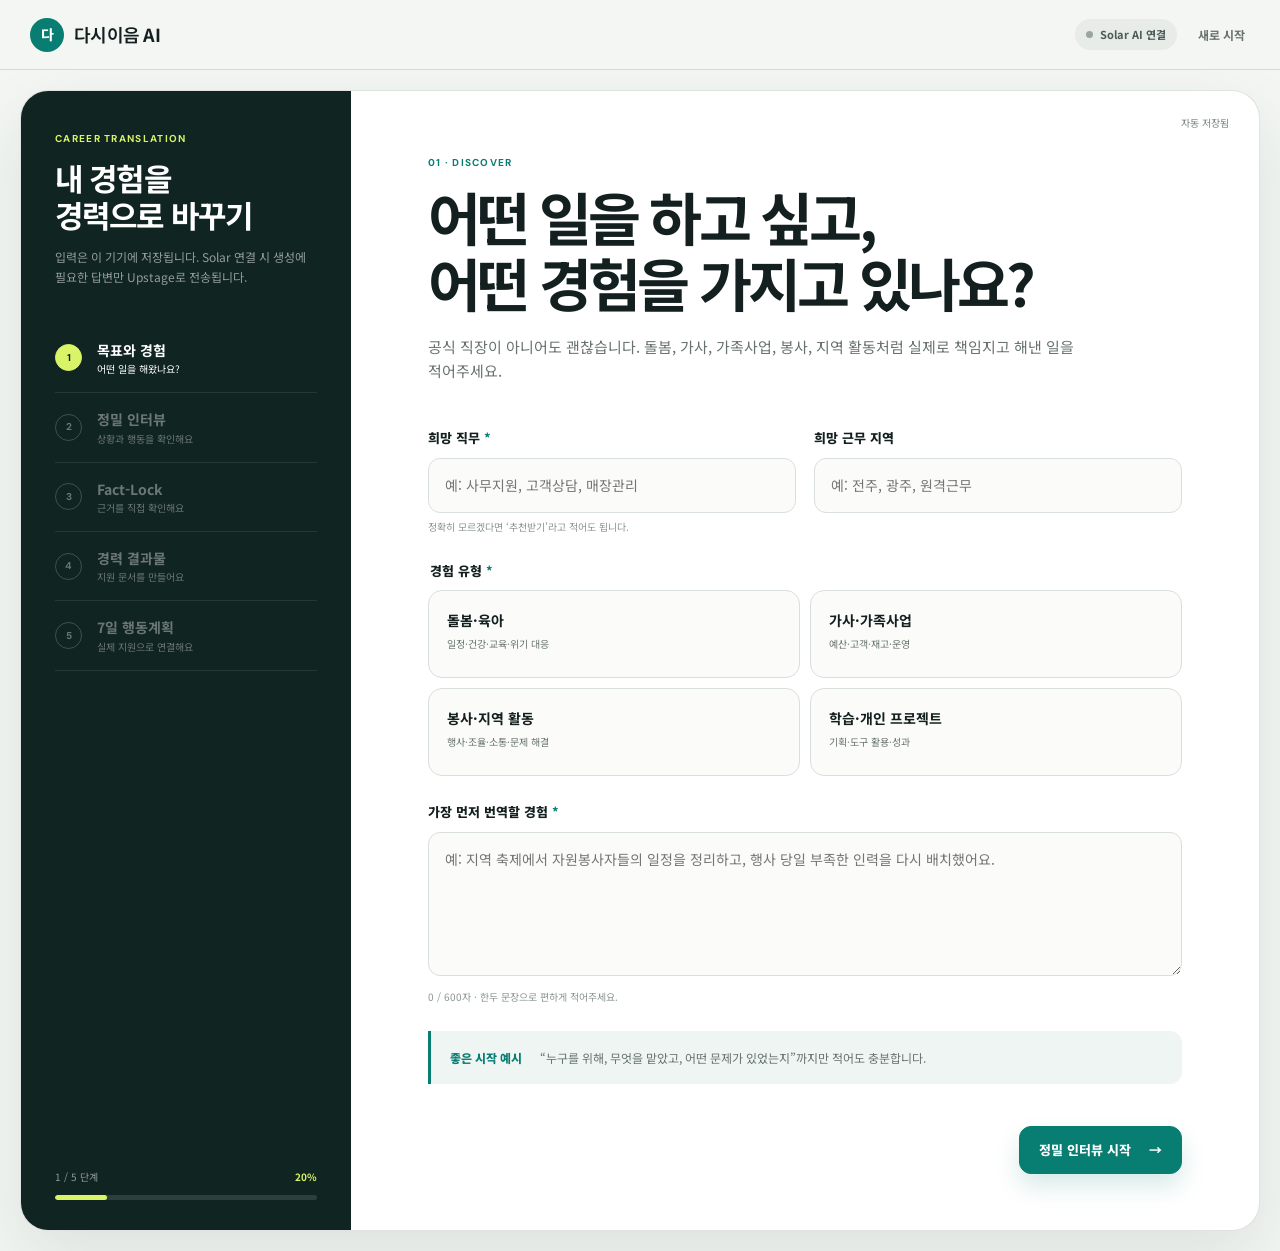
==== app.html @ 9d12e9b5 "모바일 입력과 AI 연결창 보완" ====
<!doctype html>
<html lang="ko">
  <head>
    <meta charset="UTF-8" />
    <meta name="viewport" content="width=device-width, initial-scale=1.0" />
    <meta
      name="description"
      content="생활 경험을 입력하고 근거가 연결된 이력서 문장과 면접 답변, 7일 행동계획을 만드는 다시이음 AI 경력번역 베타."
    />
    <meta name="theme-color" content="#f3f6f2" />
    <title>경력번역 시작 · 다시이음 AI</title>
    <link rel="preconnect" href="https://fonts.googleapis.com" />
    <link rel="preconnect" href="https://fonts.gstatic.com" crossorigin />
    <link
      href="https://fonts.googleapis.com/css2?family=Noto+Sans+KR:wght@400;500;600;700;800;900&family=DM+Sans:wght@500;600;700&display=swap"
      rel="stylesheet"
    />
    <link rel="stylesheet" href="./app.css?v=20260729-4" />
    <script src="./app.js?v=20260729-3" defer></script>
  </head>
  <body>
    <a class="skip-link" href="#workspace">작업 영역으로 바로가기</a>

    <header class="app-header">
      <a class="brand" href="./index.html" aria-label="다시이음 AI 소개 페이지">
        <span class="brand-mark">다</span>
        <span>다시이음 <b>AI</b></span>
      </a>
      <div class="header-actions">
        <button id="ai-settings" class="ai-status-button" type="button" aria-haspopup="dialog">
          <i></i><span id="ai-status-label">Solar AI 연결</span>
        </button>
        <button id="reset-top" class="text-button" type="button">새로 시작</button>
      </div>
    </header>

    <main class="app-shell" id="workspace">
      <aside class="journey-panel">
        <div>
          <p class="mini-label">CAREER TRANSLATION</p>
          <h1>내 경험을<br />경력으로 바꾸기</h1>
          <p class="journey-intro">
            입력은 이 기기에 저장됩니다. Solar 연결 시 생성에 필요한 답변만 Upstage로 전송됩니다.
          </p>
        </div>

        <nav class="step-nav" aria-label="경력번역 진행 단계">
          <button class="step-link active" type="button" data-step-target="1" aria-current="step">
            <span>1</span><b>목표와 경험</b><small>어떤 일을 해왔나요?</small>
          </button>
          <button class="step-link" type="button" data-step-target="2" disabled>
            <span>2</span><b>정밀 인터뷰</b><small>상황과 행동을 확인해요</small>
          </button>
          <button class="step-link" type="button" data-step-target="3" disabled>
            <span>3</span><b>Fact-Lock</b><small>근거를 직접 확인해요</small>
          </button>
          <button class="step-link" type="button" data-step-target="4" disabled>
            <span>4</span><b>경력 결과물</b><small>지원 문서를 만들어요</small>
          </button>
          <button class="step-link" type="button" data-step-target="5" disabled>
            <span>5</span><b>7일 행동계획</b><small>실제 지원으로 연결해요</small>
          </button>
        </nav>

        <div class="journey-progress" aria-label="진행률">
          <div><span id="progress-label">1 / 5 단계</span><b id="progress-percent">20%</b></div>
          <div class="progress-track"><span id="progress-bar"></span></div>
        </div>
      </aside>

      <section class="work-panel">
        <div class="save-status" id="save-status" role="status" aria-live="polite">자동 저장됨</div>

        <section class="step-section active" data-step="1" aria-labelledby="step-1-title">
          <div class="section-number">01 · DISCOVER</div>
          <h2 id="step-1-title">어떤 일을 하고 싶고,<br />어떤 경험을 가지고 있나요?</h2>
          <p class="section-lead">
            공식 직장이 아니어도 괜찮습니다. 돌봄, 가사, 가족사업, 봉사,
            지역 활동처럼 실제로 책임지고 해낸 일을 적어주세요.
          </p>

          <div class="form-grid">
            <label class="field">
              <span>희망 직무 <b>*</b></span>
              <input id="job-goal" type="text" placeholder="예: 사무지원, 고객상담, 매장관리" maxlength="40" />
              <small>정확히 모르겠다면 ‘추천받기’라고 적어도 됩니다.</small>
            </label>
            <label class="field">
              <span>희망 근무 지역</span>
              <input id="job-region" type="text" placeholder="예: 전주, 광주, 원격근무" maxlength="40" />
            </label>
          </div>

          <fieldset class="choice-group">
            <legend>경험 유형 <b>*</b></legend>
            <div class="choice-grid" id="experience-categories">
              <label><input type="radio" name="category" value="돌봄·육아" /><span><b>돌봄·육아</b><small>일정·건강·교육·위기 대응</small></span></label>
              <label><input type="radio" name="category" value="가사·가족사업" /><span><b>가사·가족사업</b><small>예산·고객·재고·운영</small></span></label>
              <label><input type="radio" name="category" value="봉사·지역 활동" /><span><b>봉사·지역 활동</b><small>행사·조율·소통·문제 해결</small></span></label>
              <label><input type="radio" name="category" value="학습·개인 프로젝트" /><span><b>학습·개인 프로젝트</b><small>기획·도구 활용·성과</small></span></label>
            </div>
          </fieldset>

          <label class="field">
            <span>가장 먼저 번역할 경험 <b>*</b></span>
            <textarea
              id="experience-summary"
              rows="5"
              maxlength="600"
              placeholder="예: 지역 축제에서 자원봉사자들의 일정을 정리하고, 행사 당일 부족한 인력을 다시 배치했어요."
            ></textarea>
            <small><span id="experience-count">0</span> / 600자 · 한두 문장으로 편하게 적어주세요.</small>
          </label>

          <div class="tip-card">
            <span>좋은 시작 예시</span>
            <p>“누구를 위해, 무엇을 맡았고, 어떤 문제가 있었는지”까지만 적어도 충분합니다.</p>
          </div>

          <div class="step-actions right">
            <button class="primary-button" id="to-step-2" type="button">정밀 인터뷰 시작 <span>→</span></button>
          </div>
        </section>

        <section class="step-section" data-step="2" aria-labelledby="step-2-title" hidden>
          <div class="section-number">02 · INTERVIEW</div>
          <h2 id="step-2-title">사실을 더 정확하게<br />확인할게요.</h2>
          <p class="section-lead">
            모르는 숫자는 추측하지 않아도 됩니다. 기억나는 범위만 답해주세요.
          </p>

          <div class="interview-context">
            <span id="context-category">경험 유형</span>
            <p id="context-summary">입력한 경험이 여기에 표시됩니다.</p>
          </div>

          <div class="question-list">
            <label class="question-field">
              <span><i>01</i><b>언제, 얼마나 오래 한 경험인가요?</b></span>
              <input id="answer-period" type="text" placeholder="예: 2025년 5월, 준비 2주와 행사 당일" maxlength="100" />
            </label>
            <label class="question-field">
              <span><i>02</i><b>그때 해결해야 했던 문제는 무엇이었나요?</b></span>
              <textarea id="answer-situation" rows="3" placeholder="예: 봉사자 일정이 겹쳐 행사 당일 인력이 부족할 가능성이 있었습니다." maxlength="350"></textarea>
            </label>
            <label class="question-field">
              <span><i>03</i><b>본인이 직접 맡은 역할은 무엇이었나요?</b></span>
              <textarea id="answer-role" rows="3" placeholder="예: 전체 일정을 확인하고 담당 구역별 인원을 배치했습니다." maxlength="350"></textarea>
            </label>
            <label class="question-field">
              <span><i>04</i><b>문제를 해결하기 위해 무엇을 했나요?</b></span>
              <textarea id="answer-action" rows="4" placeholder="예: 가능한 시간을 다시 조사하고, 12명의 봉사자를 3개 구역에 재배치했습니다." maxlength="450"></textarea>
            </label>
            <label class="question-field">
              <span><i>05</i><b>도구나 협업 방식이 있었다면 적어주세요.</b></span>
              <textarea id="answer-tools" rows="3" placeholder="예: 단체 채팅과 스프레드시트로 변경 일정을 공유했습니다." maxlength="300"></textarea>
            </label>
            <label class="question-field">
              <span><i>06</i><b>결과는 어땠나요?</b></span>
              <textarea id="answer-result" rows="3" placeholder="예: 행사 시작 전에 배치를 마쳐 일정 지연 없이 운영했습니다." maxlength="350"></textarea>
            </label>
          </div>

          <div class="step-actions">
            <button class="secondary-button" data-back="1" type="button">← 이전</button>
            <button class="primary-button" id="generate-facts" type="button" data-default-label="경력 문장 만들기">
              <span class="button-label">경력 문장 만들기</span><span>→</span>
            </button>
          </div>
        </section>

        <section class="step-section" data-step="3" aria-labelledby="step-3-title" hidden>
          <div class="section-number">03 · FACT-LOCK</div>
          <h2 id="step-3-title">생성된 문장이<br />실제 경험과 맞나요?</h2>
          <p class="section-lead">
            각 문장은 입력한 근거와 연결됩니다. 정확한 문장만 직접 승인해주세요.
          </p>

          <div class="fact-warning">
            <span>검증 원칙</span>
            <p>입력하지 않은 숫자·기간·성과는 만들지 않습니다. 미확정 문장은 결과물에 포함되지 않습니다.</p>
          </div>

          <div id="fact-list" class="fact-list"></div>

          <div class="approval-summary">
            <span>승인 현황</span>
            <strong id="approval-count">0 / 3 문장</strong>
          </div>

          <div class="step-actions">
            <button class="secondary-button" data-back="2" type="button">← 답변 수정</button>
            <button class="primary-button" id="build-results" type="button" data-default-label="결과물 만들기" disabled>
              <span class="button-label">결과물 만들기</span><span>→</span>
            </button>
          </div>
        </section>

        <section class="step-section" data-step="4" aria-labelledby="step-4-title" hidden>
          <div class="section-number">04 · TRANSLATE</div>
          <h2 id="step-4-title">지원에 바로 쓸 수 있는<br />경력 결과물입니다.</h2>
          <p class="section-lead">
            문장을 클릭해 직접 수정할 수 있습니다. 최종 지원 전에는 실제 공고 요구사항과 다시 확인해주세요.
          </p>

          <div class="competency-strip">
            <span>발견된 역량</span>
            <div id="competency-tags"></div>
          </div>

          <div class="result-tabs" role="tablist" aria-label="결과물 종류">
            <button class="active" type="button" role="tab" aria-selected="true" data-result-tab="resume">이력서 문장</button>
            <button type="button" role="tab" aria-selected="false" data-result-tab="intro">자기소개</button>
            <button type="button" role="tab" aria-selected="false" data-result-tab="interview">면접 STAR</button>
          </div>

          <div class="result-panel active" data-result-panel="resume">
            <p class="result-label">희망 직무 맞춤 이력서 문장</p>
            <div id="resume-output" class="editable-result" contenteditable="true" role="textbox" aria-label="이력서 문장"></div>
          </div>
          <div class="result-panel" data-result-panel="intro" hidden>
            <p class="result-label">30초 자기소개 초안</p>
            <div id="intro-output" class="editable-result" contenteditable="true" role="textbox" aria-label="자기소개 초안"></div>
          </div>
          <div class="result-panel" data-result-panel="interview" hidden>
            <p class="result-label">예상 질문과 STAR 답변</p>
            <div id="interview-output" class="editable-result" contenteditable="true" role="textbox" aria-label="면접 답변"></div>
          </div>

          <div class="output-actions">
            <button id="copy-current" class="secondary-button" type="button">현재 결과 복사</button>
            <button id="download-results" class="secondary-button" type="button">전체 결과 저장</button>
          </div>

          <div class="step-actions">
            <button class="secondary-button" data-back="3" type="button">← 근거 다시 확인</button>
            <button class="primary-button" id="to-step-5" type="button">7일 행동계획 만들기 <span>→</span></button>
          </div>
        </section>

        <section class="step-section" data-step="5" aria-labelledby="step-5-title" hidden>
          <div class="section-number">05 · ACT</div>
          <h2 id="step-5-title">좋은 문장을<br />실제 지원으로 연결하세요.</h2>
          <p class="section-lead">
            오늘 한 가지부터 시작하면 됩니다. 체크한 항목은 자동 저장됩니다.
          </p>

          <div class="completion-card">
            <div class="completion-ring" id="completion-ring"><span id="completion-rate">0%</span></div>
            <div>
              <span>CAREER ASSET READY</span>
              <h3 id="completion-title">첫 경력 자산이 완성됐어요.</h3>
              <p><b id="final-job-goal">희망 직무</b> 지원을 위한 7일 계획입니다.</p>
            </div>
          </div>

          <div class="action-plan" id="action-plan"></div>

          <div class="final-actions">
            <button id="print-results" class="secondary-button" type="button">인쇄용 문서 열기</button>
            <button id="restart-service" class="primary-button" type="button">새 경험 번역하기</button>
          </div>

          <p class="beta-note">
            이 서비스는 기능 검증용 베타입니다. 기본 결과는 기기 안에서 조합되며, Solar 연결 시 생성에
            필요한 답변만 Upstage에 전송됩니다. 취업 결과를 보장하지 않습니다.
          </p>
        </section>
      </section>
    </main>

    <dialog id="reset-dialog">
      <form method="dialog">
        <span class="dialog-icon">↺</span>
        <h2>새로 시작할까요?</h2>
        <p>현재 입력과 결과가 이 기기에서 삭제됩니다. 이 작업은 되돌릴 수 없습니다.</p>
        <div>
          <button class="secondary-button" value="cancel">취소</button>
          <button class="danger-button" id="confirm-reset" value="confirm">삭제하고 시작</button>
        </div>
      </form>
    </dialog>

    <dialog id="ai-dialog" class="ai-dialog">
      <form id="ai-form">
        <div class="dialog-kicker"><span>✦</span> UPSTAGE SOLAR</div>
        <h2>더 자연스러운 AI 경력번역</h2>
        <p>
          본인의 Upstage API Key를 입력하면 Solar가 답변을 더 자연스러운 경력 문장으로 다듬습니다.
          키는 이 탭에서만 보관되며 저장소에는 저장되지 않습니다.
        </p>
        <label class="api-key-field">
          <span>Upstage API Key</span>
          <div>
            <input
              id="upstage-api-key"
              type="password"
              placeholder="up_..."
              autocomplete="off"
              spellcheck="false"
              required
            />
            <button id="toggle-api-key" type="button" aria-label="API 키 표시">보기</button>
          </div>
        </label>
        <p id="ai-connection-message" class="connection-message" role="status" aria-live="polite">
          API Key는 AI 생성 요청을 위해 api.upstage.ai로만 전송됩니다.
        </p>
        <a class="console-link" href="https://console.upstage.ai/api-keys" target="_blank" rel="noreferrer">
          Upstage Console에서 키 발급하기 ↗
        </a>
        <div class="dialog-actions">
          <button class="secondary-button" id="disconnect-ai" type="button" hidden>연결 해제</button>
          <button class="secondary-button" id="close-ai-dialog" type="button">나중에</button>
          <button class="primary-button" id="connect-ai" type="submit">연결 확인</button>
        </div>
      </form>
    </dialog>
  </body>
</html>
---- app.css ----
:root {
  --ink: #14201f;
  --muted: #687370;
  --paper: #f3f6f2;
  --white: #fff;
  --teal: #087d72;
  --teal-dark: #075f58;
  --blue: #2765d6;
  --lime: #d9f466;
  --red: #bd3f47;
  --line: rgba(20, 32, 31, 0.13);
  --shadow: 0 28px 70px rgba(25, 59, 54, 0.1);
}

* {
  box-sizing: border-box;
}

[hidden] {
  display: none !important;
}

html {
  scroll-behavior: smooth;
}

body {
  margin: 0;
  color: var(--ink);
  background: var(--paper);
  font-family: "Noto Sans KR", sans-serif;
  line-height: 1.6;
  word-break: keep-all;
}

button,
input,
textarea {
  font: inherit;
}

button,
a {
  -webkit-tap-highlight-color: transparent;
}

.skip-link {
  position: fixed;
  z-index: 1000;
  top: 8px;
  left: 8px;
  padding: 9px 14px;
  color: var(--white);
  background: var(--ink);
  transform: translateY(-150%);
}

.skip-link:focus {
  transform: translateY(0);
}

.app-header {
  position: sticky;
  z-index: 50;
  top: 0;
  display: flex;
  height: 70px;
  align-items: center;
  justify-content: space-between;
  padding: 0 30px;
  border-bottom: 1px solid var(--line);
  background: rgba(243, 246, 242, 0.92);
  backdrop-filter: blur(16px);
}

.brand {
  display: inline-flex;
  align-items: center;
  gap: 10px;
  color: inherit;
  font-size: 18px;
  font-weight: 600;
  letter-spacing: -0.04em;
  text-decoration: none;
}

.brand-mark {
  display: grid;
  width: 34px;
  height: 34px;
  place-items: center;
  color: var(--white);
  border-radius: 50%;
  background: var(--teal);
  font-size: 14px;
  font-weight: 800;
}

.header-actions {
  display: flex;
  align-items: center;
  gap: 16px;
}

.privacy-pill,
.ai-status-button {
  display: inline-flex;
  align-items: center;
  gap: 7px;
  padding: 7px 11px;
  color: var(--teal-dark);
  border-radius: 999px;
  background: #dff1ed;
  font-size: 11px;
  font-weight: 700;
}

.privacy-pill i,
.ai-status-button i {
  width: 7px;
  height: 7px;
  border-radius: 50%;
  background: #24aa83;
}

.ai-status-button {
  border: 0;
  cursor: pointer;
}

.ai-status-button:not(.connected) {
  color: #4b5b58;
  background: #e7ece9;
}

.ai-status-button:not(.connected) i {
  background: #9aa5a1;
}

.ai-status-button.connected {
  box-shadow: inset 0 0 0 1px rgba(8, 125, 114, 0.12);
}

.text-button {
  padding: 5px;
  color: var(--muted);
  border: 0;
  background: transparent;
  font-size: 12px;
  font-weight: 700;
  cursor: pointer;
}

.app-shell {
  display: grid;
  width: min(1320px, calc(100% - 40px));
  min-height: calc(100vh - 110px);
  margin: 20px auto;
  grid-template-columns: 330px minmax(0, 1fr);
  border: 1px solid var(--line);
  border-radius: 28px;
  background: var(--white);
  box-shadow: var(--shadow);
  overflow: hidden;
}

.journey-panel {
  display: flex;
  min-height: calc(100vh - 110px);
  flex-direction: column;
  padding: 40px 34px 30px;
  color: var(--white);
  background: #102422;
}

.mini-label,
.section-number,
.result-label {
  margin: 0;
  color: var(--teal);
  font-family: "DM Sans", sans-serif;
  font-size: 10px;
  font-weight: 700;
  letter-spacing: 0.13em;
}

.journey-panel .mini-label {
  color: var(--lime);
}

.journey-panel h1 {
  margin: 12px 0 14px;
  font-size: 31px;
  line-height: 1.2;
  letter-spacing: -0.06em;
}

.journey-intro {
  margin: 0;
  color: rgba(255, 255, 255, 0.55);
  font-size: 12px;
}

.step-nav {
  display: flex;
  flex-direction: column;
  margin-top: 38px;
}

.step-link {
  position: relative;
  display: grid;
  width: 100%;
  align-items: center;
  padding: 15px 0;
  color: rgba(255, 255, 255, 0.38);
  border: 0;
  border-bottom: 1px solid rgba(255, 255, 255, 0.09);
  background: transparent;
  text-align: left;
  cursor: pointer;
  grid-template-columns: 42px 1fr;
}

.step-link:disabled {
  cursor: not-allowed;
}

.step-link > span {
  display: grid;
  width: 27px;
  height: 27px;
  place-items: center;
  border: 1px solid rgba(255, 255, 255, 0.2);
  border-radius: 50%;
  font-family: "DM Sans", sans-serif;
  font-size: 10px;
  font-weight: 700;
  grid-row: 1 / 3;
}

.step-link b,
.step-link small {
  display: block;
}

.step-link b {
  font-size: 14px;
}

.step-link small {
  font-size: 10px;
}

.step-link.active {
  color: var(--white);
}

.step-link.active > span {
  color: var(--ink);
  border-color: var(--lime);
  background: var(--lime);
}

.step-link.complete {
  color: rgba(255, 255, 255, 0.7);
}

.step-link.complete > span {
  color: var(--teal-dark);
  border-color: #a2ddd3;
  background: #a2ddd3;
}

.journey-progress {
  margin-top: auto;
  padding-top: 30px;
}

.journey-progress > div:first-child {
  display: flex;
  justify-content: space-between;
  color: rgba(255, 255, 255, 0.55);
  font-size: 10px;
}

.journey-progress b {
  color: var(--lime);
}

.progress-track {
  height: 5px;
  margin-top: 10px;
  border-radius: 99px;
  background: rgba(255, 255, 255, 0.12);
  overflow: hidden;
}

.progress-track span {
  display: block;
  width: 20%;
  height: 100%;
  border-radius: inherit;
  background: var(--lime);
  transition: width 0.25s ease;
}

.work-panel {
  position: relative;
  padding: 64px clamp(30px, 6vw, 86px) 56px;
}

.save-status {
  position: absolute;
  top: 24px;
  right: 30px;
  color: #7a8683;
  font-size: 10px;
  transition: color 0.2s ease;
}

.save-status.saving {
  color: var(--blue);
}

.step-section {
  max-width: 780px;
  margin: 0 auto;
}

.step-section h2 {
  margin: 12px 0 0;
  font-size: clamp(37px, 4.5vw, 58px);
  line-height: 1.15;
  letter-spacing: -0.065em;
}

.section-lead {
  max-width: 670px;
  margin: 20px 0 45px;
  color: var(--muted);
  font-size: 15px;
}

.form-grid {
  display: grid;
  grid-template-columns: 1fr 1fr;
  gap: 18px;
}

.field {
  display: block;
  margin-bottom: 26px;
}

.field > span,
.choice-group legend {
  display: block;
  margin-bottom: 9px;
  font-size: 13px;
  font-weight: 800;
}

.field > span b,
.choice-group legend b {
  color: var(--teal);
}

.field input,
.field textarea,
.question-field input,
.question-field textarea {
  width: 100%;
  padding: 15px 16px;
  color: var(--ink);
  border: 1px solid #d8dfdc;
  border-radius: 12px;
  outline: none;
  background: #fbfcfa;
  font-size: 14px;
  resize: vertical;
  transition: border-color 0.2s ease, box-shadow 0.2s ease;
}

.field input:focus,
.field textarea:focus,
.question-field input:focus,
.question-field textarea:focus,
.editable-result:focus {
  border-color: var(--teal);
  box-shadow: 0 0 0 4px rgba(8, 125, 114, 0.09);
}

.field small {
  display: block;
  margin-top: 6px;
  color: #8a9592;
  font-size: 10px;
}

.choice-group {
  margin: 0 0 26px;
  padding: 0;
  border: 0;
}

.choice-grid {
  display: grid;
  grid-template-columns: 1fr 1fr;
  gap: 10px;
}

.choice-grid label {
  cursor: pointer;
}

.choice-grid input {
  position: absolute;
  opacity: 0;
}

.choice-grid span {
  display: block;
  min-height: 88px;
  padding: 18px;
  border: 1px solid #d8dfdc;
  border-radius: 14px;
  background: #fbfcfa;
  transition: border-color 0.2s ease, background 0.2s ease;
}

.choice-grid b,
.choice-grid small {
  display: block;
}

.choice-grid b {
  font-size: 14px;
}

.choice-grid small {
  margin-top: 4px;
  color: var(--muted);
  font-size: 10px;
}

.choice-grid input:checked + span {
  border-color: var(--teal);
  background: #e8f4f1;
}

.choice-grid input:focus-visible + span {
  outline: 3px solid rgba(39, 101, 214, 0.25);
}

.tip-card {
  display: flex;
  gap: 18px;
  padding: 17px 19px;
  border-left: 3px solid var(--teal);
  border-radius: 0 12px 12px 0;
  background: #eff5f2;
  font-size: 12px;
}

.tip-card span {
  flex: 0 0 auto;
  color: var(--teal);
  font-weight: 800;
}

.tip-card p {
  margin: 0;
  color: var(--muted);
}

.step-actions,
.final-actions,
.output-actions {
  display: flex;
  align-items: center;
  justify-content: space-between;
  gap: 12px;
  margin-top: 42px;
}

.step-actions.right {
  justify-content: flex-end;
}

.primary-button,
.secondary-button,
.danger-button {
  display: inline-flex;
  min-height: 48px;
  align-items: center;
  justify-content: center;
  gap: 18px;
  padding: 0 19px;
  border-radius: 12px;
  font-size: 13px;
  font-weight: 800;
  cursor: pointer;
}

.primary-button {
  color: var(--white);
  border: 1px solid var(--teal);
  background: var(--teal);
  box-shadow: 0 12px 24px rgba(8, 125, 114, 0.16);
}

.primary-button:disabled {
  color: #a6afac;
  border-color: #e1e5e3;
  background: #e8ebe9;
  box-shadow: none;
  cursor: not-allowed;
}

.primary-button.loading {
  cursor: wait;
}

.primary-button.loading::before {
  width: 14px;
  height: 14px;
  content: "";
  border: 2px solid rgba(255, 255, 255, 0.4);
  border-top-color: var(--white);
  border-radius: 50%;
  animation: spin 0.8s linear infinite;
}

.secondary-button {
  color: var(--ink);
  border: 1px solid #d7ddda;
  background: var(--white);
}

.danger-button {
  color: var(--white);
  border: 1px solid var(--red);
  background: var(--red);
}

.interview-context {
  margin-bottom: 30px;
  padding: 20px;
  border-radius: 15px;
  background: #102422;
  color: var(--white);
}

.interview-context span {
  color: var(--lime);
  font-size: 10px;
  font-weight: 800;
}

.interview-context p {
  margin: 8px 0 0;
  color: rgba(255, 255, 255, 0.76);
  font-size: 13px;
}

.question-list {
  display: flex;
  flex-direction: column;
  gap: 12px;
}

.question-field {
  display: block;
  padding: 20px;
  border: 1px solid var(--line);
  border-radius: 15px;
  background: #fbfcfa;
}

.question-field > span {
  display: flex;
  align-items: center;
  gap: 10px;
  margin-bottom: 10px;
  font-size: 13px;
}

.question-field i {
  color: var(--teal);
  font-family: "DM Sans", sans-serif;
  font-size: 10px;
  font-style: normal;
}

.question-field input,
.question-field textarea {
  padding: 12px 13px;
  background: var(--white);
}

.fact-warning {
  display: flex;
  gap: 18px;
  margin-bottom: 22px;
  padding: 18px 20px;
  color: var(--white);
  border-radius: 14px;
  background: var(--blue);
}

.fact-warning span {
  flex: 0 0 auto;
  color: #dce6ff;
  font-size: 10px;
  font-weight: 800;
}

.fact-warning p {
  margin: 0;
  color: rgba(255, 255, 255, 0.82);
  font-size: 12px;
}

.fact-list {
  display: flex;
  flex-direction: column;
  gap: 14px;
}

.fact-card {
  padding: 22px;
  border: 1px solid var(--line);
  border-radius: 17px;
  background: #fbfcfa;
}

.fact-card-top {
  display: flex;
  align-items: center;
  justify-content: space-between;
}

.fact-card-top span {
  color: var(--teal);
  font-family: "DM Sans", sans-serif;
  font-size: 10px;
  font-weight: 800;
}

.fact-card textarea {
  width: 100%;
  margin-top: 14px;
  padding: 13px;
  border: 1px solid #d8dfdc;
  border-radius: 10px;
  outline: none;
  background: var(--white);
  font-size: 14px;
  font-weight: 600;
  line-height: 1.65;
  resize: vertical;
}

.evidence-box {
  margin-top: 12px;
  padding: 12px 14px;
  border-radius: 9px;
  background: #eef2f0;
}

.evidence-box b,
.evidence-box p {
  display: block;
  margin: 0;
  font-size: 10px;
}

.evidence-box b {
  color: #6d7875;
}

.evidence-box p {
  margin-top: 3px;
  color: var(--muted);
}

.approval-control {
  display: flex;
  justify-content: flex-end;
  margin-top: 14px;
}

.approval-control label {
  display: inline-flex;
  align-items: center;
  gap: 8px;
  color: var(--muted);
  font-size: 11px;
  font-weight: 700;
  cursor: pointer;
}

.approval-control input {
  width: 17px;
  height: 17px;
  accent-color: var(--teal);
}

.approval-summary {
  display: flex;
  align-items: center;
  justify-content: space-between;
  margin-top: 18px;
  padding: 16px 18px;
  border-top: 1px solid var(--ink);
  border-bottom: 1px solid var(--line);
  font-size: 12px;
}

.approval-summary strong {
  color: var(--teal);
}

.competency-strip {
  display: flex;
  align-items: center;
  gap: 18px;
  margin-bottom: 28px;
  padding: 16px 18px;
  border-radius: 14px;
  background: #e7f2ef;
}

.competency-strip > span {
  flex: 0 0 auto;
  color: var(--teal-dark);
  font-size: 11px;
  font-weight: 800;
}

#competency-tags {
  display: flex;
  flex-wrap: wrap;
  gap: 6px;
}

#competency-tags b {
  padding: 5px 8px;
  color: var(--teal-dark);
  border-radius: 6px;
  background: rgba(255, 255, 255, 0.8);
  font-size: 10px;
}

.result-tabs {
  display: flex;
  gap: 4px;
  padding: 4px;
  border-radius: 12px;
  background: #eef1ef;
}

.result-tabs button {
  min-height: 40px;
  flex: 1;
  color: var(--muted);
  border: 0;
  border-radius: 9px;
  background: transparent;
  font-size: 12px;
  font-weight: 800;
  cursor: pointer;
}

.result-tabs button.active {
  color: var(--ink);
  background: var(--white);
  box-shadow: 0 4px 14px rgba(20, 32, 31, 0.08);
}

.result-panel {
  margin-top: 16px;
  padding: 25px;
  border: 1px solid var(--line);
  border-radius: 16px;
  background: #fbfcfa;
}

.editable-result {
  min-height: 170px;
  margin-top: 11px;
  padding: 17px;
  border: 1px solid #d9dfdc;
  border-radius: 11px;
  outline: none;
  background: var(--white);
  white-space: pre-wrap;
  font-size: 14px;
  line-height: 1.8;
}

.output-actions {
  justify-content: flex-end;
  margin-top: 12px;
}

.output-actions .secondary-button {
  min-height: 41px;
  font-size: 11px;
}

.completion-card {
  display: flex;
  align-items: center;
  gap: 24px;
  margin-bottom: 28px;
  padding: 26px;
  color: var(--white);
  border-radius: 18px;
  background: #102422;
}

.completion-ring {
  position: relative;
  display: grid;
  width: 78px;
  height: 78px;
  flex: 0 0 auto;
  place-items: center;
  border-radius: 50%;
  background: conic-gradient(var(--lime) 0%, rgba(255, 255, 255, 0.12) 0);
}

.completion-ring::before {
  position: absolute;
  width: 60px;
  height: 60px;
  content: "";
  border-radius: 50%;
  background: #102422;
}

.completion-ring span {
  position: relative;
  z-index: 1;
  color: var(--lime);
  font-family: "DM Sans", sans-serif;
  font-size: 12px;
  font-weight: 800;
}

.completion-card > div:last-child > span {
  color: var(--lime);
  font-family: "DM Sans", sans-serif;
  font-size: 9px;
  font-weight: 800;
  letter-spacing: 0.12em;
}

.completion-card h3 {
  margin: 4px 0 3px;
  font-size: 23px;
}

.completion-card p {
  margin: 0;
  color: rgba(255, 255, 255, 0.62);
  font-size: 11px;
}

.action-plan {
  display: flex;
  flex-direction: column;
  border-top: 1px solid var(--ink);
}

.action-item {
  display: grid;
  align-items: center;
  padding: 17px 4px;
  border-bottom: 1px solid var(--line);
  grid-template-columns: 48px 1fr auto;
  gap: 12px;
}

.action-day {
  color: var(--teal);
  font-family: "DM Sans", sans-serif;
  font-size: 11px;
  font-weight: 800;
}

.action-item b,
.action-item small {
  display: block;
}

.action-item b {
  font-size: 13px;
}

.action-item small {
  margin-top: 2px;
  color: var(--muted);
  font-size: 10px;
}

.action-item input {
  width: 21px;
  height: 21px;
  accent-color: var(--teal);
}

.action-item.done b,
.action-item.done small {
  color: #9aa3a0;
  text-decoration: line-through;
}

.final-actions {
  justify-content: flex-end;
}

.beta-note {
  margin: 36px 0 0;
  color: #929b98;
  font-size: 10px;
  text-align: center;
}

dialog {
  width: min(430px, calc(100% - 36px));
  padding: 0;
  border: 0;
  border-radius: 20px;
  box-shadow: 0 30px 90px rgba(0, 0, 0, 0.28);
}

dialog::backdrop {
  background: rgba(10, 20, 19, 0.62);
  backdrop-filter: blur(5px);
}

dialog form {
  padding: 34px;
}

.dialog-icon {
  display: grid;
  width: 42px;
  height: 42px;
  place-items: center;
  color: var(--red);
  border-radius: 50%;
  background: #faeaeb;
  font-size: 20px;
}

dialog h2 {
  margin: 18px 0 8px;
  font-size: 23px;
}

dialog p {
  margin: 0;
  color: var(--muted);
  font-size: 13px;
}

#reset-dialog form > div {
  display: flex;
  justify-content: flex-end;
  gap: 10px;
  margin-top: 28px;
}

.ai-dialog {
  width: min(520px, calc(100% - 30px));
}

.ai-dialog form {
  padding: 34px;
}

.dialog-kicker {
  display: flex;
  align-items: center;
  gap: 8px;
  color: var(--teal);
  font-family: "DM Sans", sans-serif;
  font-size: 10px;
  font-weight: 800;
  letter-spacing: 0.12em;
}

.dialog-kicker span {
  display: grid;
  width: 30px;
  height: 30px;
  place-items: center;
  color: var(--teal-dark);
  border-radius: 50%;
  background: var(--lime);
  font-size: 15px;
}

.api-key-field {
  display: block;
  margin-top: 24px;
}

.api-key-field > span {
  display: block;
  margin-bottom: 8px;
  font-size: 12px;
  font-weight: 800;
}

.api-key-field > div {
  display: flex;
  overflow: hidden;
  border: 1px solid #d4ddd8;
  border-radius: 12px;
  background: #fbfcfa;
}

.api-key-field input {
  min-width: 0;
  min-height: 50px;
  flex: 1;
  padding: 0 14px;
  border: 0;
  outline: 0;
  background: transparent;
  font-size: 13px;
}

.api-key-field button {
  padding: 0 14px;
  color: var(--teal);
  border: 0;
  background: transparent;
  font-size: 11px;
  font-weight: 800;
  cursor: pointer;
}

.connection-message {
  min-height: 38px;
  margin-top: 12px;
  padding: 10px 12px;
  border-radius: 9px;
  background: #f0f3f1;
  font-size: 10px;
}

.connection-message.checking {
  color: var(--blue);
  background: #edf2fd;
}

.connection-message.success {
  color: var(--teal-dark);
  background: #def1eb;
}

.connection-message.error {
  color: #9b3037;
  background: #fae9ea;
}

.console-link {
  display: inline-block;
  margin-top: 3px;
  color: var(--teal);
  font-size: 10px;
  font-weight: 700;
}

.dialog-actions {
  display: flex;
  justify-content: flex-end;
  gap: 9px;
  margin-top: 26px;
}

@keyframes spin {
  to {
    transform: rotate(360deg);
  }
}

@media (max-width: 920px) {
  .app-shell {
    width: min(100% - 24px, 900px);
    grid-template-columns: 1fr;
  }

  .journey-panel {
    min-height: auto;
    padding: 27px;
  }

  .journey-panel > div:first-child {
    display: none;
  }

  .step-nav {
    display: grid;
    margin-top: 0;
    grid-template-columns: repeat(5, 1fr);
  }

  .step-link {
    display: flex;
    flex-direction: column;
    gap: 6px;
    padding: 8px 2px 12px;
    border-bottom: 0;
    text-align: center;
  }

  .step-link > span {
    grid-row: auto;
  }

  .step-link small {
    display: none;
  }

  .step-link b {
    font-size: 10px;
  }

  .journey-progress {
    padding-top: 14px;
  }

  .work-panel {
    padding-top: 62px;
  }
}

@media (max-width: 620px) {
  html {
    background: var(--white);
  }

  body {
    word-break: normal;
    background: var(--white);
  }

  .app-header {
    height: 58px;
    padding: 0 15px;
    background: rgba(255, 255, 255, 0.95);
  }

  .brand {
    gap: 8px;
    font-size: 15px;
  }

  .brand-mark {
    width: 30px;
    height: 30px;
    font-size: 12px;
  }

  .privacy-pill {
    display: none;
  }

  .header-actions {
    gap: 8px;
  }

  .ai-status-button {
    min-height: 34px;
    padding: 0 10px;
    font-size: 10px;
  }

  .text-button {
    font-size: 10px;
  }

  .app-shell {
    width: 100%;
    margin: 0;
    border: 0;
    border-radius: 0;
    box-shadow: none;
  }

  .journey-panel {
    position: sticky;
    z-index: 40;
    top: 58px;
    padding: 9px 12px 10px;
    border-radius: 0;
    background: #102422;
  }

  .step-nav {
    display: flex;
    gap: 4px;
    overflow-x: auto;
    scrollbar-width: none;
  }

  .step-nav::-webkit-scrollbar {
    display: none;
  }

  .step-link {
    min-width: 58px;
    flex: 1;
    gap: 4px;
    padding: 5px 2px 6px;
  }

  .step-link > span {
    width: 24px;
    height: 24px;
    font-size: 9px;
  }

  .step-link b {
    overflow: hidden;
    max-width: 64px;
    font-size: 9px;
    text-overflow: ellipsis;
    white-space: nowrap;
  }

  .journey-progress {
    padding-top: 5px;
  }

  .journey-progress > div:first-child {
    display: none;
  }

  .progress-track {
    height: 3px;
    margin-top: 0;
  }

  .work-panel {
    padding: 52px 18px calc(112px + env(safe-area-inset-bottom));
  }

  .save-status {
    top: 17px;
    right: 18px;
  }

  .step-section h2 {
    font-size: clamp(30px, 9.2vw, 38px);
    line-height: 1.18;
  }

  .section-lead {
    margin: 15px 0 30px;
    font-size: 13px;
  }

  .form-grid,
  .choice-grid {
    grid-template-columns: 1fr;
  }

  .choice-grid span {
    min-height: 68px;
    padding: 15px;
  }

  .field {
    margin-bottom: 21px;
  }

  .field input,
  .field textarea,
  .question-field input,
  .question-field textarea,
  .fact-card textarea,
  .editable-result {
    padding: 14px;
    border-radius: 13px;
    font-size: 16px;
  }

  .question-list {
    gap: 10px;
  }

  .question-field,
  .fact-card,
  .result-panel {
    padding: 17px;
    border-radius: 15px;
  }

  .interview-context {
    padding: 17px;
  }

  .tip-card,
  .fact-warning,
  .competency-strip,
  .completion-card {
    align-items: flex-start;
    flex-direction: column;
  }

  .step-actions,
  .final-actions {
    position: sticky;
    z-index: 20;
    bottom: 0;
    align-items: stretch;
    flex-direction: column-reverse;
    margin: 34px -18px -80px;
    padding: 16px 18px calc(16px + env(safe-area-inset-bottom));
    border-top: 1px solid var(--line);
    background: rgba(255, 255, 255, 0.96);
    box-shadow: 0 -12px 34px rgba(20, 32, 31, 0.08);
    backdrop-filter: blur(12px);
  }

  .step-actions button,
  .final-actions button {
    width: 100%;
    min-height: 52px;
  }

  .output-actions {
    align-items: stretch;
    flex-direction: column;
  }

  .output-actions button {
    width: 100%;
  }

  .result-tabs {
    position: sticky;
    z-index: 10;
    top: 132px;
    overflow-x: auto;
  }

  .result-tabs button {
    min-width: 100px;
  }

  .action-item {
    grid-template-columns: 40px 1fr auto;
  }

  .completion-card {
    gap: 15px;
    padding: 21px;
  }

  .completion-card h3 {
    font-size: 21px;
  }

  dialog,
  .ai-dialog {
    width: 100%;
    max-width: none;
    margin: auto 0 0;
    border-radius: 24px 24px 0 0;
  }

  dialog form,
  .ai-dialog form {
    padding: 27px 20px calc(24px + env(safe-area-inset-bottom));
  }

  .dialog-actions {
    display: grid;
    grid-template-columns: 1fr 1fr;
  }

  .dialog-actions .primary-button {
    grid-column: 1 / -1;
    grid-row: 1;
  }

  .dialog-actions .secondary-button {
    min-height: 44px;
  }
}

@media print {
  .app-header,
  .journey-panel,
  .save-status,
  .step-actions,
  .output-actions,
  .final-actions,
  .beta-note {
    display: none !important;
  }

  body,
  .app-shell,
  .work-panel {
    background: #fff;
    box-shadow: none;
  }

  .app-shell {
    display: block;
    width: 100%;
    margin: 0;
    border: 0;
  }

  .work-panel {
    padding: 0;
  }

  .step-section {
    display: none !important;
  }

  .step-section[data-step="4"],
  .step-section[data-step="5"] {
    display: block !important;
    page-break-after: always;
  }

  .result-panel {
    display: block !important;
  }
}

@media (prefers-reduced-motion: reduce) {
  html {
    scroll-behavior: auto;
  }

  *,
  *::before,
  *::after {
    transition-duration: 0.01ms !important;
  }
}
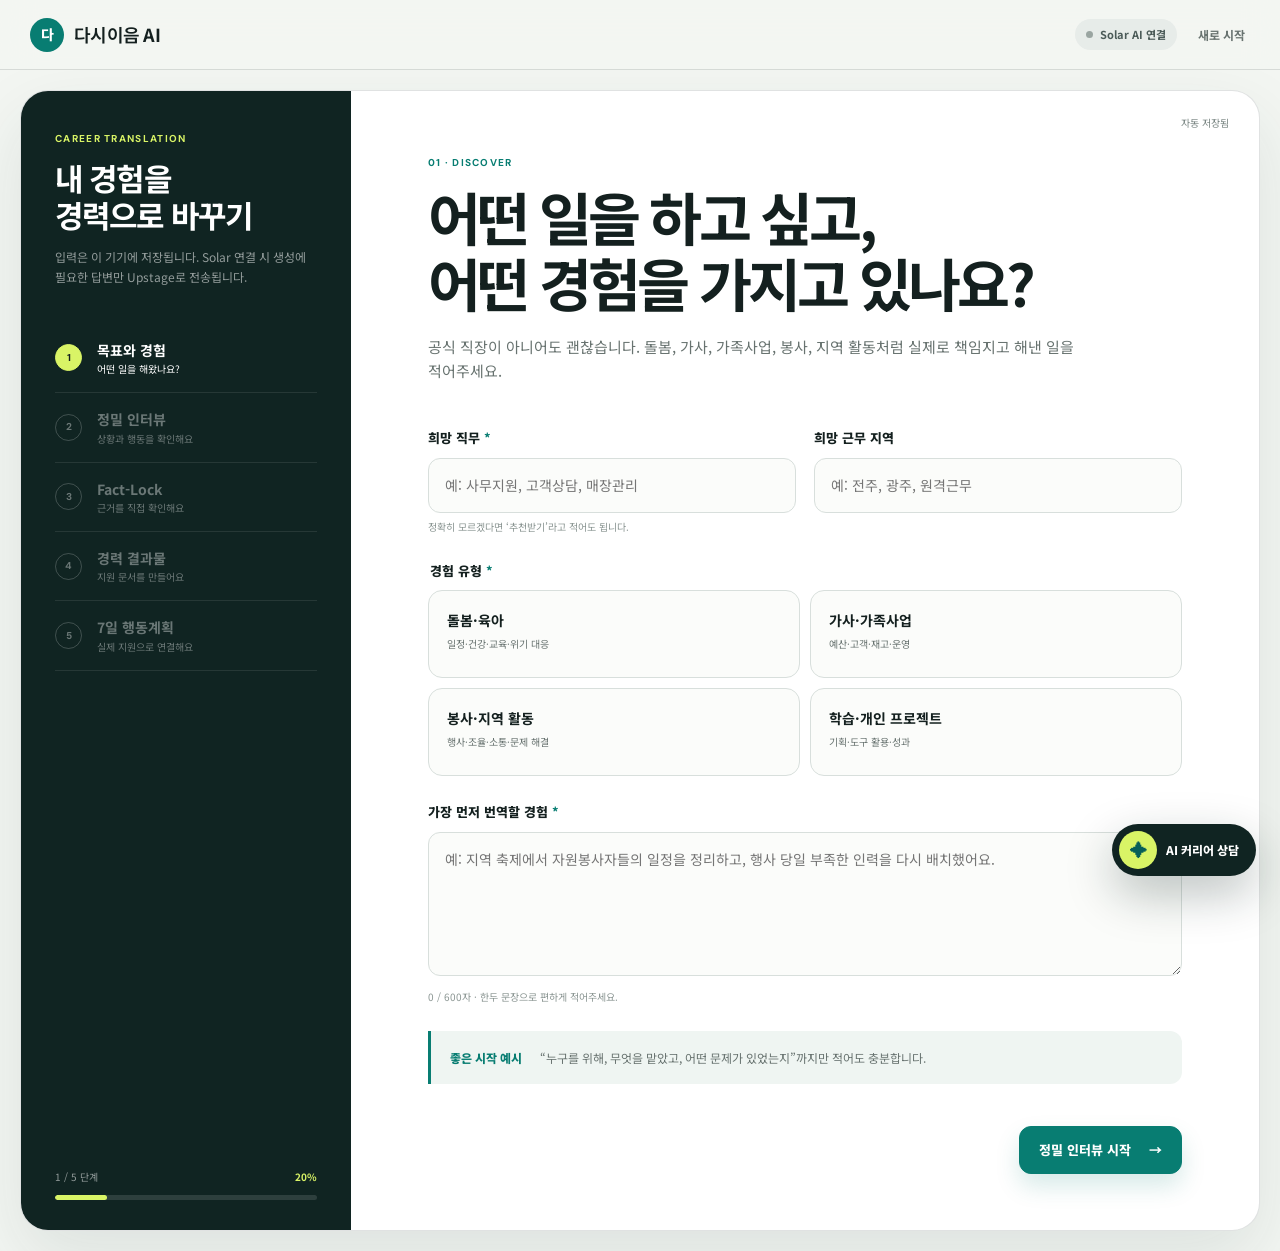
==== commit 9f2611df: "Solar AI 커리어 챗봇 추가" ====
--- a/app.html
+++ b/app.html
@@ -15,8 +15,8 @@
       href="https://fonts.googleapis.com/css2?family=Noto+Sans+KR:wght@400;500;600;700;800;900&family=DM+Sans:wght@500;600;700&display=swap"
       rel="stylesheet"
     />
-    <link rel="stylesheet" href="./app.css?v=20260729-4" />
-    <script src="./app.js?v=20260729-3" defer></script>
+    <link rel="stylesheet" href="./app.css?v=20260729-5" />
+    <script src="./app.js?v=20260729-5" defer></script>
   </head>
   <body>
     <a class="skip-link" href="#workspace">작업 영역으로 바로가기</a>
@@ -268,6 +268,53 @@
         </section>
       </section>
     </main>
+
+    <button
+      id="chat-launcher"
+      class="chat-launcher"
+      type="button"
+      aria-controls="chat-panel"
+      aria-expanded="false"
+    >
+      <span class="chat-launcher-icon">✦</span>
+      <span>AI 커리어 상담</span>
+    </button>
+
+    <aside id="chat-panel" class="chat-panel" role="dialog" aria-label="다시이음 AI 커리어 상담" hidden>
+      <header class="chat-header">
+        <div>
+          <span class="chat-avatar">다</span>
+          <div>
+            <h2>다시이음 커리어 코치</h2>
+            <p><i></i><span id="chat-connection-label">Solar 연결 필요</span></p>
+          </div>
+        </div>
+        <div class="chat-header-actions">
+          <button id="chat-connect-ai" type="button">AI 연결</button>
+          <button id="chat-close" type="button" aria-label="챗봇 닫기">×</button>
+        </div>
+      </header>
+
+      <div id="chat-messages" class="chat-messages" aria-live="polite"></div>
+
+      <div class="chat-suggestions" aria-label="추천 질문">
+        <button type="button" data-chat-prompt="내 경험에서 지원 직무와 연결할 수 있는 강점 3가지를 찾아줘.">내 강점 찾기</button>
+        <button type="button" data-chat-prompt="현재 이력서 문장을 더 구체적이고 읽기 쉽게 다듬어줘.">문장 다듬기</button>
+        <button type="button" data-chat-prompt="내 경험을 바탕으로 면접 연습 질문을 하나씩 해줘.">면접 연습</button>
+      </div>
+
+      <form id="chat-form" class="chat-form">
+        <label class="sr-only" for="chat-input">커리어 상담 질문</label>
+        <textarea
+          id="chat-input"
+          rows="1"
+          maxlength="700"
+          placeholder="경력이나 지원 준비를 물어보세요"
+        ></textarea>
+        <button id="chat-send" type="submit" aria-label="메시지 보내기">↑</button>
+      </form>
+      <p class="chat-disclaimer">AI 답변은 참고용입니다. 지원 전 사실과 공고를 다시 확인하세요.</p>
+    </aside>
 
     <dialog id="reset-dialog">
       <form method="dialog">
--- a/app.css
+++ b/app.css
@@ -37,6 +37,18 @@
 input,
 textarea {
   font: inherit;
+}
+
+.sr-only {
+  position: absolute;
+  width: 1px;
+  height: 1px;
+  padding: 0;
+  margin: -1px;
+  overflow: hidden;
+  clip: rect(0, 0, 0, 0);
+  white-space: nowrap;
+  border: 0;
 }
 
 button,
@@ -1085,6 +1097,288 @@
   margin-top: 26px;
 }
 
+.chat-launcher {
+  position: fixed;
+  z-index: 90;
+  right: 24px;
+  bottom: 24px;
+  display: inline-flex;
+  min-height: 52px;
+  align-items: center;
+  gap: 9px;
+  padding: 7px 17px 7px 7px;
+  color: var(--white);
+  border: 0;
+  border-radius: 999px;
+  background: #102422;
+  box-shadow: 0 18px 48px rgba(16, 36, 34, 0.28);
+  font-size: 12px;
+  font-weight: 800;
+  cursor: pointer;
+}
+
+.chat-launcher.panel-open {
+  opacity: 0;
+  pointer-events: none;
+}
+
+.chat-launcher-icon {
+  display: grid;
+  width: 38px;
+  height: 38px;
+  place-items: center;
+  color: var(--teal-dark);
+  border-radius: 50%;
+  background: var(--lime);
+  font-size: 17px;
+}
+
+.chat-panel {
+  position: fixed;
+  z-index: 100;
+  right: 24px;
+  bottom: 24px;
+  display: flex;
+  width: min(400px, calc(100% - 32px));
+  height: min(650px, calc(100dvh - 48px));
+  flex-direction: column;
+  border: 1px solid rgba(20, 32, 31, 0.13);
+  border-radius: 22px;
+  background: var(--white);
+  box-shadow: 0 30px 90px rgba(16, 36, 34, 0.26);
+  overflow: hidden;
+}
+
+.chat-header {
+  display: flex;
+  min-height: 74px;
+  align-items: center;
+  justify-content: space-between;
+  gap: 10px;
+  padding: 14px 15px;
+  color: var(--white);
+  background: #102422;
+}
+
+.chat-header > div,
+.chat-header-actions {
+  display: flex;
+  align-items: center;
+}
+
+.chat-header > div {
+  min-width: 0;
+  gap: 10px;
+}
+
+.chat-avatar {
+  display: grid;
+  width: 38px;
+  height: 38px;
+  flex: 0 0 auto;
+  place-items: center;
+  color: var(--teal-dark);
+  border-radius: 50%;
+  background: var(--lime);
+  font-size: 13px;
+  font-weight: 900;
+}
+
+.chat-header h2 {
+  margin: 0;
+  overflow: hidden;
+  font-size: 13px;
+  text-overflow: ellipsis;
+  white-space: nowrap;
+}
+
+.chat-header p {
+  display: flex;
+  align-items: center;
+  gap: 5px;
+  margin: 2px 0 0;
+  color: rgba(255, 255, 255, 0.55);
+  font-size: 9px;
+}
+
+.chat-header p i {
+  width: 6px;
+  height: 6px;
+  border-radius: 50%;
+  background: #9ba7a3;
+}
+
+.chat-panel.connected .chat-header p i {
+  background: var(--lime);
+  box-shadow: 0 0 0 3px rgba(217, 244, 102, 0.12);
+}
+
+.chat-header-actions {
+  flex: 0 0 auto;
+  gap: 5px;
+}
+
+.chat-header-actions button {
+  min-height: 32px;
+  padding: 0 9px;
+  color: rgba(255, 255, 255, 0.78);
+  border: 1px solid rgba(255, 255, 255, 0.14);
+  border-radius: 8px;
+  background: transparent;
+  font-size: 9px;
+  font-weight: 800;
+  cursor: pointer;
+}
+
+#chat-close {
+  width: 32px;
+  padding: 0;
+  font-size: 19px;
+}
+
+.chat-messages {
+  display: flex;
+  min-height: 0;
+  flex: 1;
+  flex-direction: column;
+  gap: 13px;
+  padding: 20px 16px;
+  overflow-y: auto;
+  background:
+    radial-gradient(circle at 100% 0, rgba(8, 125, 114, 0.08), transparent 38%),
+    #f5f8f5;
+}
+
+.chat-message {
+  display: flex;
+  max-width: 88%;
+  flex-direction: column;
+  gap: 4px;
+}
+
+.chat-message > span {
+  color: #7b8783;
+  font-size: 9px;
+  font-weight: 800;
+}
+
+.chat-message p {
+  margin: 0;
+  padding: 12px 14px;
+  border: 1px solid #dfe6e2;
+  border-radius: 4px 15px 15px 15px;
+  background: var(--white);
+  box-shadow: 0 5px 16px rgba(20, 55, 49, 0.05);
+  font-size: 12px;
+  line-height: 1.65;
+  white-space: pre-wrap;
+}
+
+.chat-message.user {
+  align-self: flex-end;
+  align-items: flex-end;
+}
+
+.chat-message.user p {
+  color: var(--white);
+  border-color: var(--teal);
+  border-radius: 15px 4px 15px 15px;
+  background: var(--teal);
+}
+
+.chat-message.typing p {
+  color: var(--muted);
+  animation: pulse 1.15s ease-in-out infinite;
+}
+
+.chat-suggestions {
+  display: flex;
+  gap: 6px;
+  padding: 10px 13px 4px;
+  overflow-x: auto;
+  background: var(--white);
+  scrollbar-width: none;
+}
+
+.chat-suggestions::-webkit-scrollbar {
+  display: none;
+}
+
+.chat-suggestions button {
+  min-height: 32px;
+  flex: 0 0 auto;
+  padding: 0 11px;
+  color: var(--teal-dark);
+  border: 1px solid #cfe2dc;
+  border-radius: 999px;
+  background: #eff7f4;
+  font-size: 9px;
+  font-weight: 800;
+  cursor: pointer;
+}
+
+.chat-form {
+  display: flex;
+  align-items: flex-end;
+  gap: 8px;
+  padding: 10px 13px 8px;
+  background: var(--white);
+}
+
+.chat-form textarea {
+  min-height: 46px;
+  max-height: 100px;
+  flex: 1;
+  padding: 12px 13px;
+  border: 1px solid #d5ddd9;
+  border-radius: 13px;
+  outline: 0;
+  background: #fbfcfb;
+  font-size: 13px;
+  line-height: 1.45;
+  resize: none;
+}
+
+.chat-form textarea:focus {
+  border-color: var(--teal);
+  box-shadow: 0 0 0 3px rgba(8, 125, 114, 0.09);
+}
+
+.chat-form button {
+  display: grid;
+  width: 46px;
+  height: 46px;
+  flex: 0 0 auto;
+  place-items: center;
+  color: var(--white);
+  border: 0;
+  border-radius: 13px;
+  background: var(--teal);
+  font-size: 18px;
+  font-weight: 800;
+  cursor: pointer;
+}
+
+.chat-form button:disabled {
+  background: #9cb5af;
+  cursor: wait;
+}
+
+.chat-disclaimer {
+  margin: 0;
+  padding: 0 14px 11px;
+  color: #8e9995;
+  background: var(--white);
+  font-size: 8px;
+  text-align: center;
+}
+
+@keyframes pulse {
+  50% {
+    opacity: 0.55;
+  }
+}
+
 @keyframes spin {
   to {
     transform: rotate(360deg);
@@ -1396,6 +1690,66 @@
   .dialog-actions .secondary-button {
     min-height: 44px;
   }
+
+  .chat-launcher {
+    right: 15px;
+    bottom: calc(156px + env(safe-area-inset-bottom));
+    width: 48px;
+    min-height: 48px;
+    padding: 5px;
+  }
+
+  .chat-launcher-icon {
+    width: 38px;
+    height: 38px;
+  }
+
+  .chat-launcher > span:last-child {
+    display: none;
+  }
+
+  .chat-panel {
+    top: 58px;
+    right: 0;
+    bottom: 0;
+    left: 0;
+    width: 100%;
+    height: auto;
+    max-height: none;
+    border-right: 0;
+    border-bottom: 0;
+    border-left: 0;
+    border-radius: 24px 24px 0 0;
+  }
+
+  .chat-header {
+    min-height: 70px;
+    padding: 12px 13px;
+  }
+
+  .chat-messages {
+    padding: 18px 14px;
+  }
+
+  .chat-message {
+    max-width: 91%;
+  }
+
+  .chat-message p {
+    font-size: 13px;
+  }
+
+  .chat-form {
+    padding-bottom: 8px;
+  }
+
+  .chat-form textarea {
+    font-size: 16px;
+  }
+
+  .chat-disclaimer {
+    padding-bottom: calc(9px + env(safe-area-inset-bottom));
+  }
 }
 
 @media print {
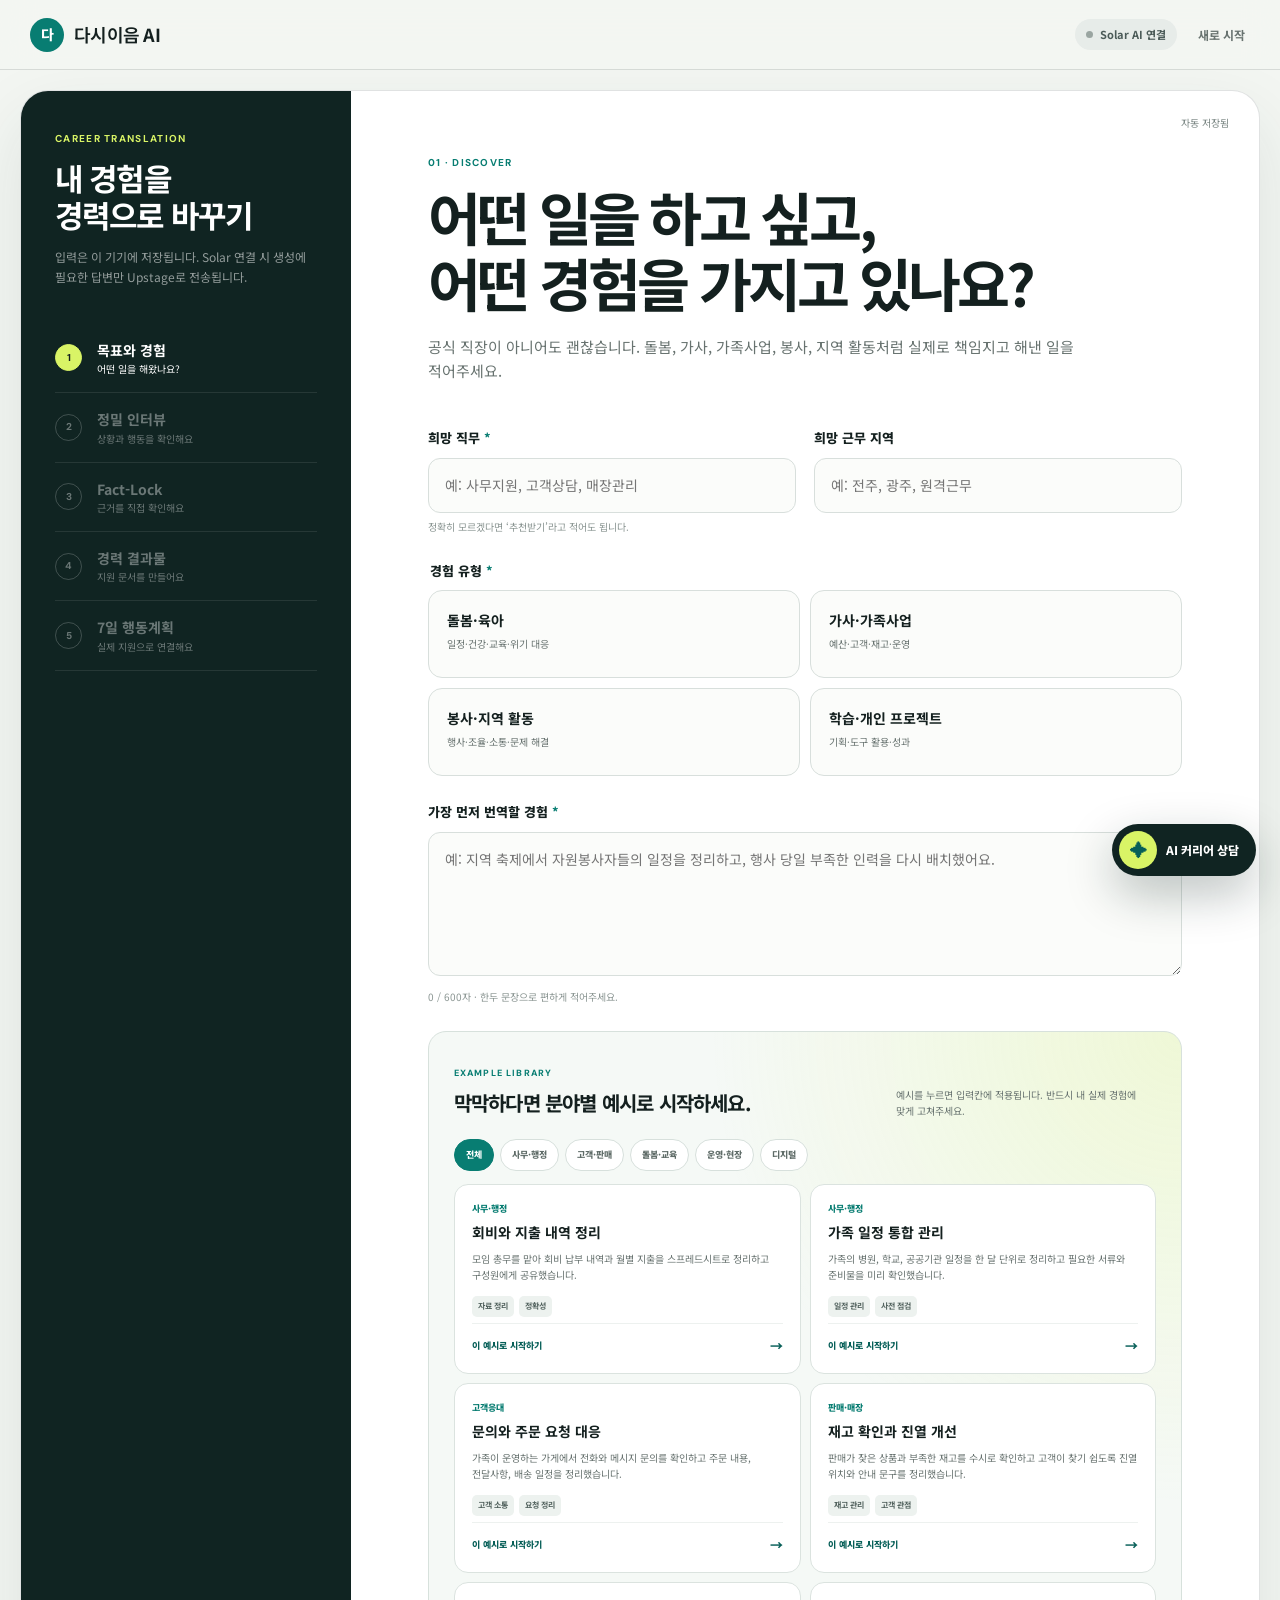
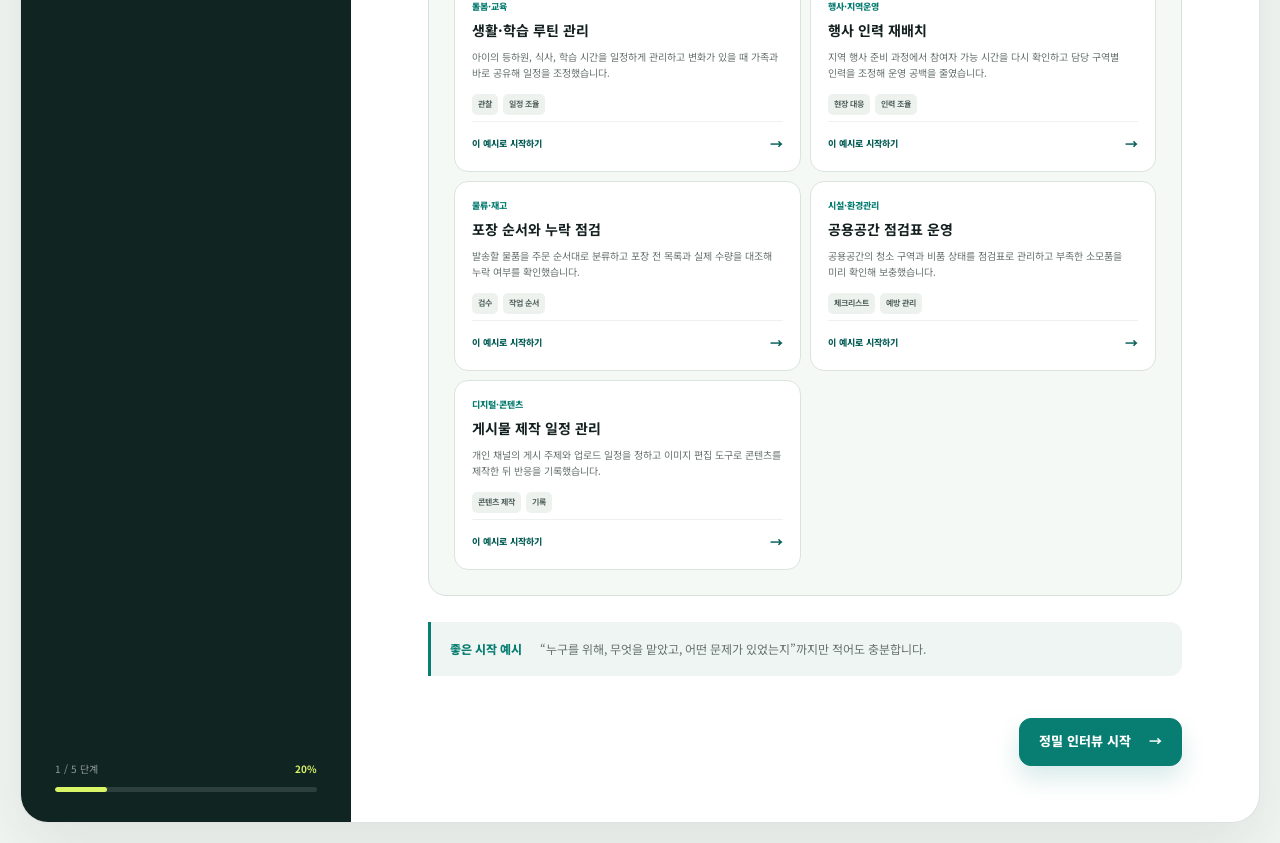
==== commit 2432ce18: "분야별 경험 예시 라이브러리 추가" ====
--- a/app.html
+++ b/app.html
@@ -15,8 +15,8 @@
       href="https://fonts.googleapis.com/css2?family=Noto+Sans+KR:wght@400;500;600;700;800;900&family=DM+Sans:wght@500;600;700&display=swap"
       rel="stylesheet"
     />
-    <link rel="stylesheet" href="./app.css?v=20260729-5" />
-    <script src="./app.js?v=20260729-5" defer></script>
+    <link rel="stylesheet" href="./app.css?v=20260729-7" />
+    <script src="./app.js?v=20260729-7" defer></script>
   </head>
   <body>
     <a class="skip-link" href="#workspace">작업 영역으로 바로가기</a>
@@ -112,6 +112,25 @@
             <small><span id="experience-count">0</span> / 600자 · 한두 문장으로 편하게 적어주세요.</small>
           </label>
 
+          <section class="example-library" aria-labelledby="example-library-title">
+            <div class="example-library-heading">
+              <div>
+                <span>EXAMPLE LIBRARY</span>
+                <h3 id="example-library-title">막막하다면 분야별 예시로 시작하세요.</h3>
+              </div>
+              <p>예시를 누르면 입력칸에 적용됩니다. 반드시 내 실제 경험에 맞게 고쳐주세요.</p>
+            </div>
+            <div class="example-filters" role="group" aria-label="경험 예시 분야">
+              <button class="active" type="button" data-example-filter="all">전체</button>
+              <button type="button" data-example-filter="office">사무·행정</button>
+              <button type="button" data-example-filter="service">고객·판매</button>
+              <button type="button" data-example-filter="care">돌봄·교육</button>
+              <button type="button" data-example-filter="field">운영·현장</button>
+              <button type="button" data-example-filter="digital">디지털</button>
+            </div>
+            <div class="example-grid" id="experience-example-grid"></div>
+          </section>
+
           <div class="tip-card">
             <span>좋은 시작 예시</span>
             <p>“누구를 위해, 무엇을 맡았고, 어떤 문제가 있었는지”까지만 적어도 충분합니다.</p>
@@ -301,6 +320,9 @@
         <button type="button" data-chat-prompt="내 경험에서 지원 직무와 연결할 수 있는 강점 3가지를 찾아줘.">내 강점 찾기</button>
         <button type="button" data-chat-prompt="현재 이력서 문장을 더 구체적이고 읽기 쉽게 다듬어줘.">문장 다듬기</button>
         <button type="button" data-chat-prompt="내 경험을 바탕으로 면접 연습 질문을 하나씩 해줘.">면접 연습</button>
+        <button type="button" data-chat-prompt="사무·행정 분야에서 생활 경험을 경력으로 바꾸는 예시를 3개 보여줘.">사무 예시</button>
+        <button type="button" data-chat-prompt="고객응대·판매 분야에서 생활 경험을 경력으로 바꾸는 예시를 3개 보여줘.">서비스 예시</button>
+        <button type="button" data-chat-prompt="돌봄·교육·현장운영 분야에서 생활 경험을 경력으로 바꾸는 예시를 3개 보여줘.">돌봄·현장 예시</button>
       </div>
 
       <form id="chat-form" class="chat-form">
--- a/app.css
+++ b/app.css
@@ -484,6 +484,159 @@
 .tip-card p {
   margin: 0;
   color: var(--muted);
+}
+
+.example-library {
+  margin: 10px 0 26px;
+  padding: 25px;
+  border: 1px solid #d7e1dc;
+  border-radius: 18px;
+  background:
+    radial-gradient(circle at 100% 0, rgba(217, 244, 102, 0.22), transparent 34%),
+    #f5f9f6;
+}
+
+.example-library-heading {
+  display: flex;
+  align-items: flex-end;
+  justify-content: space-between;
+  gap: 24px;
+}
+
+.example-library-heading > div > span {
+  color: var(--teal);
+  font-family: "DM Sans", sans-serif;
+  font-size: 9px;
+  font-weight: 800;
+  letter-spacing: 0.13em;
+}
+
+.example-library-heading h3 {
+  margin: 5px 0 0;
+  font-size: 20px;
+  letter-spacing: -0.04em;
+}
+
+.example-library-heading > p {
+  max-width: 260px;
+  margin: 0;
+  color: var(--muted);
+  font-size: 10px;
+}
+
+.example-filters {
+  display: flex;
+  gap: 6px;
+  margin-top: 20px;
+  overflow-x: auto;
+  scrollbar-width: none;
+}
+
+.example-filters::-webkit-scrollbar {
+  display: none;
+}
+
+.example-filters button {
+  min-height: 32px;
+  flex: 0 0 auto;
+  padding: 0 11px;
+  color: #5f6c68;
+  border: 1px solid #d7e0dc;
+  border-radius: 999px;
+  background: var(--white);
+  font-size: 9px;
+  font-weight: 800;
+  cursor: pointer;
+}
+
+.example-filters button.active {
+  color: var(--white);
+  border-color: var(--teal);
+  background: var(--teal);
+}
+
+.example-grid {
+  display: grid;
+  margin-top: 13px;
+  grid-template-columns: repeat(2, minmax(0, 1fr));
+  gap: 9px;
+}
+
+.example-card {
+  display: flex;
+  min-width: 0;
+  min-height: 190px;
+  flex-direction: column;
+  align-items: flex-start;
+  padding: 17px;
+  color: var(--ink);
+  border: 1px solid #dbe3df;
+  border-radius: 14px;
+  background: var(--white);
+  text-align: left;
+  cursor: pointer;
+  transition: transform 0.18s ease, border-color 0.18s ease, box-shadow 0.18s ease;
+}
+
+.example-card:hover {
+  border-color: #9ec9c0;
+  box-shadow: 0 10px 28px rgba(20, 55, 49, 0.08);
+  transform: translateY(-2px);
+}
+
+.example-card:focus-visible {
+  outline: 3px solid rgba(39, 101, 214, 0.24);
+  outline-offset: 2px;
+}
+
+.example-field {
+  color: var(--teal);
+  font-size: 9px;
+  font-weight: 800;
+}
+
+.example-card strong {
+  margin-top: 4px;
+  font-size: 14px;
+}
+
+.example-card > p {
+  margin: 8px 0 13px;
+  color: var(--muted);
+  font-size: 10px;
+  line-height: 1.6;
+}
+
+.example-tags {
+  display: flex;
+  flex-wrap: wrap;
+  gap: 5px;
+}
+
+.example-tags b {
+  padding: 4px 6px;
+  color: #53635f;
+  border-radius: 5px;
+  background: #edf2ef;
+  font-size: 8px;
+}
+
+.example-apply {
+  display: flex;
+  width: 100%;
+  align-items: center;
+  justify-content: space-between;
+  margin-top: auto;
+  padding-top: 12px;
+  color: var(--teal-dark);
+  border-top: 1px solid #edf1ef;
+  font-size: 9px;
+  font-weight: 800;
+}
+
+.example-apply i {
+  font-size: 13px;
+  font-style: normal;
 }
 
 .step-actions,
@@ -1572,6 +1725,48 @@
     padding: 15px;
   }
 
+  .example-library {
+    margin-right: -18px;
+    margin-left: -18px;
+    padding: 22px 18px;
+    border-right: 0;
+    border-left: 0;
+    border-radius: 0;
+  }
+
+  .example-library-heading {
+    align-items: flex-start;
+    flex-direction: column;
+    gap: 7px;
+  }
+
+  .example-library-heading h3 {
+    font-size: 19px;
+  }
+
+  .example-library-heading > p {
+    max-width: none;
+  }
+
+  .example-grid {
+    display: flex;
+    margin-right: -18px;
+    padding-right: 18px;
+    overflow-x: auto;
+    scroll-snap-type: x mandatory;
+    scrollbar-width: none;
+  }
+
+  .example-grid::-webkit-scrollbar {
+    display: none;
+  }
+
+  .example-card {
+    min-width: min(292px, 82vw);
+    min-height: 205px;
+    scroll-snap-align: start;
+  }
+
   .field {
     margin-bottom: 21px;
   }
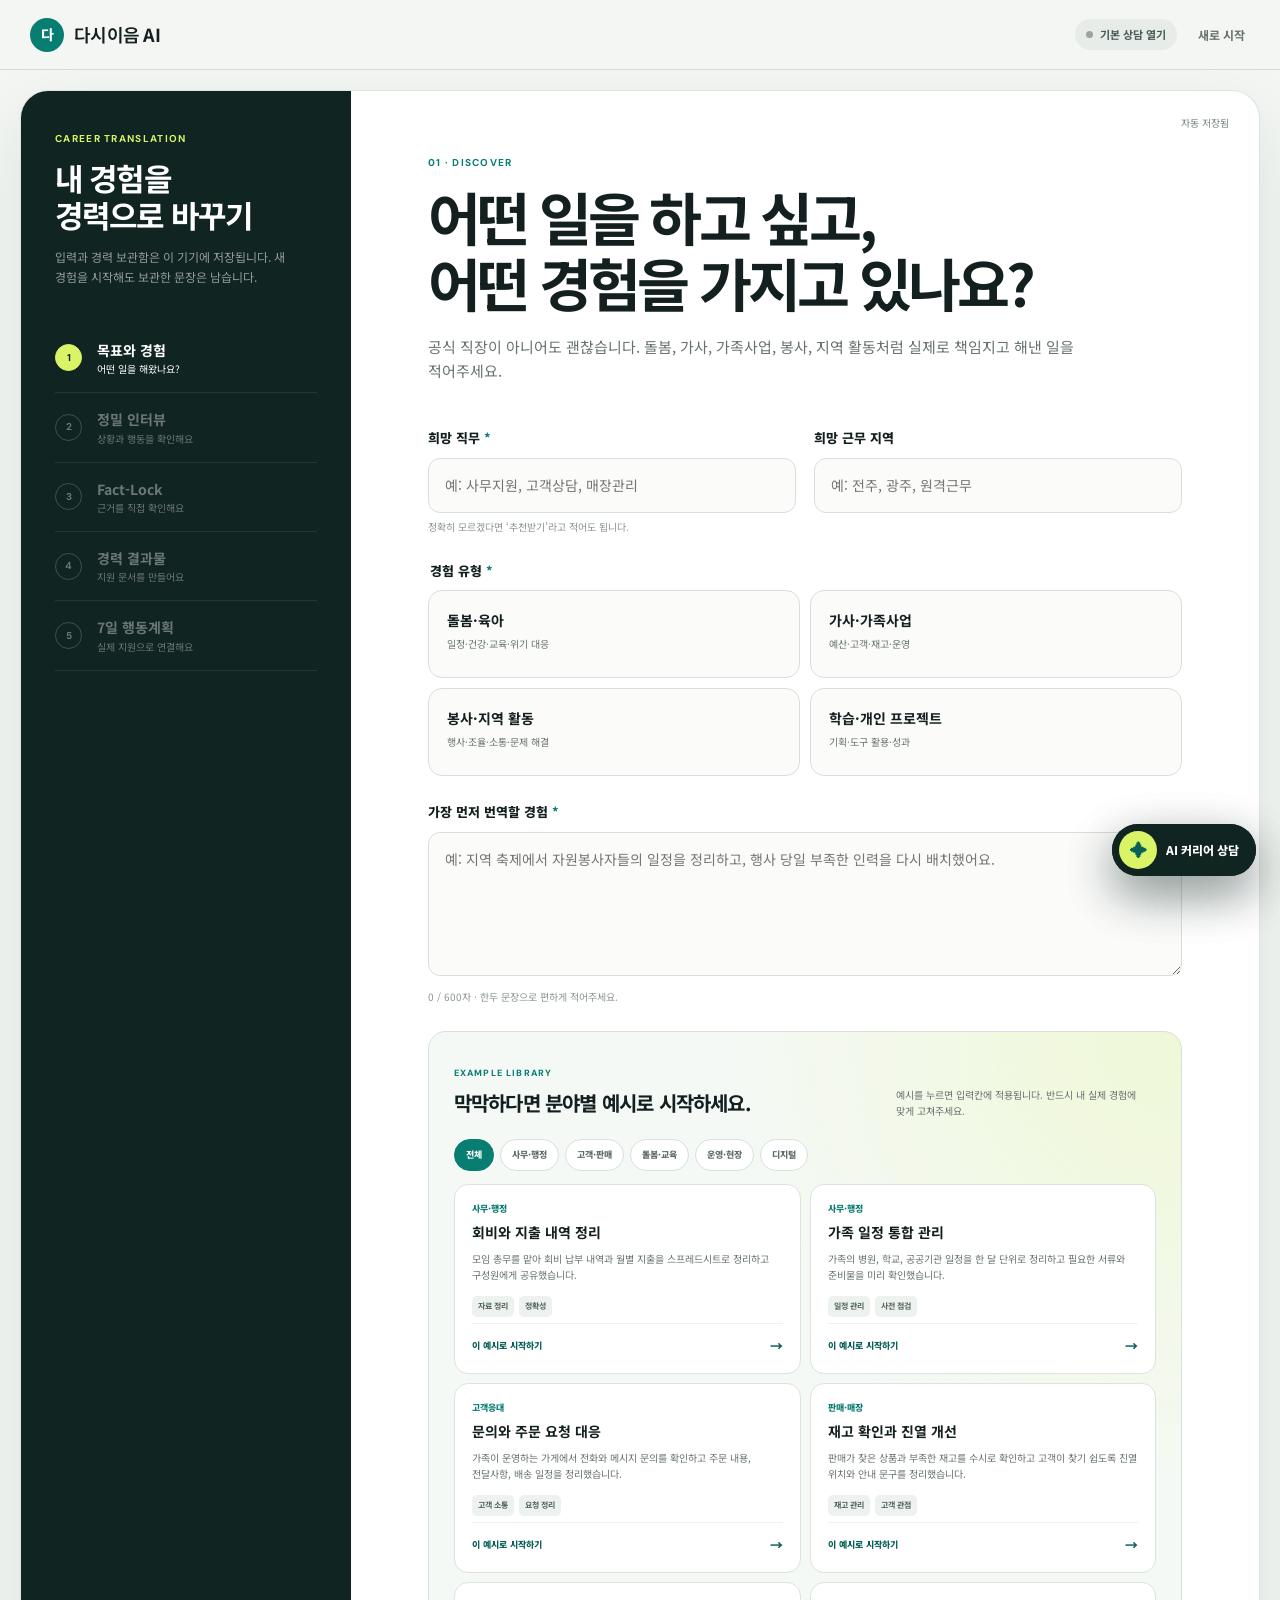
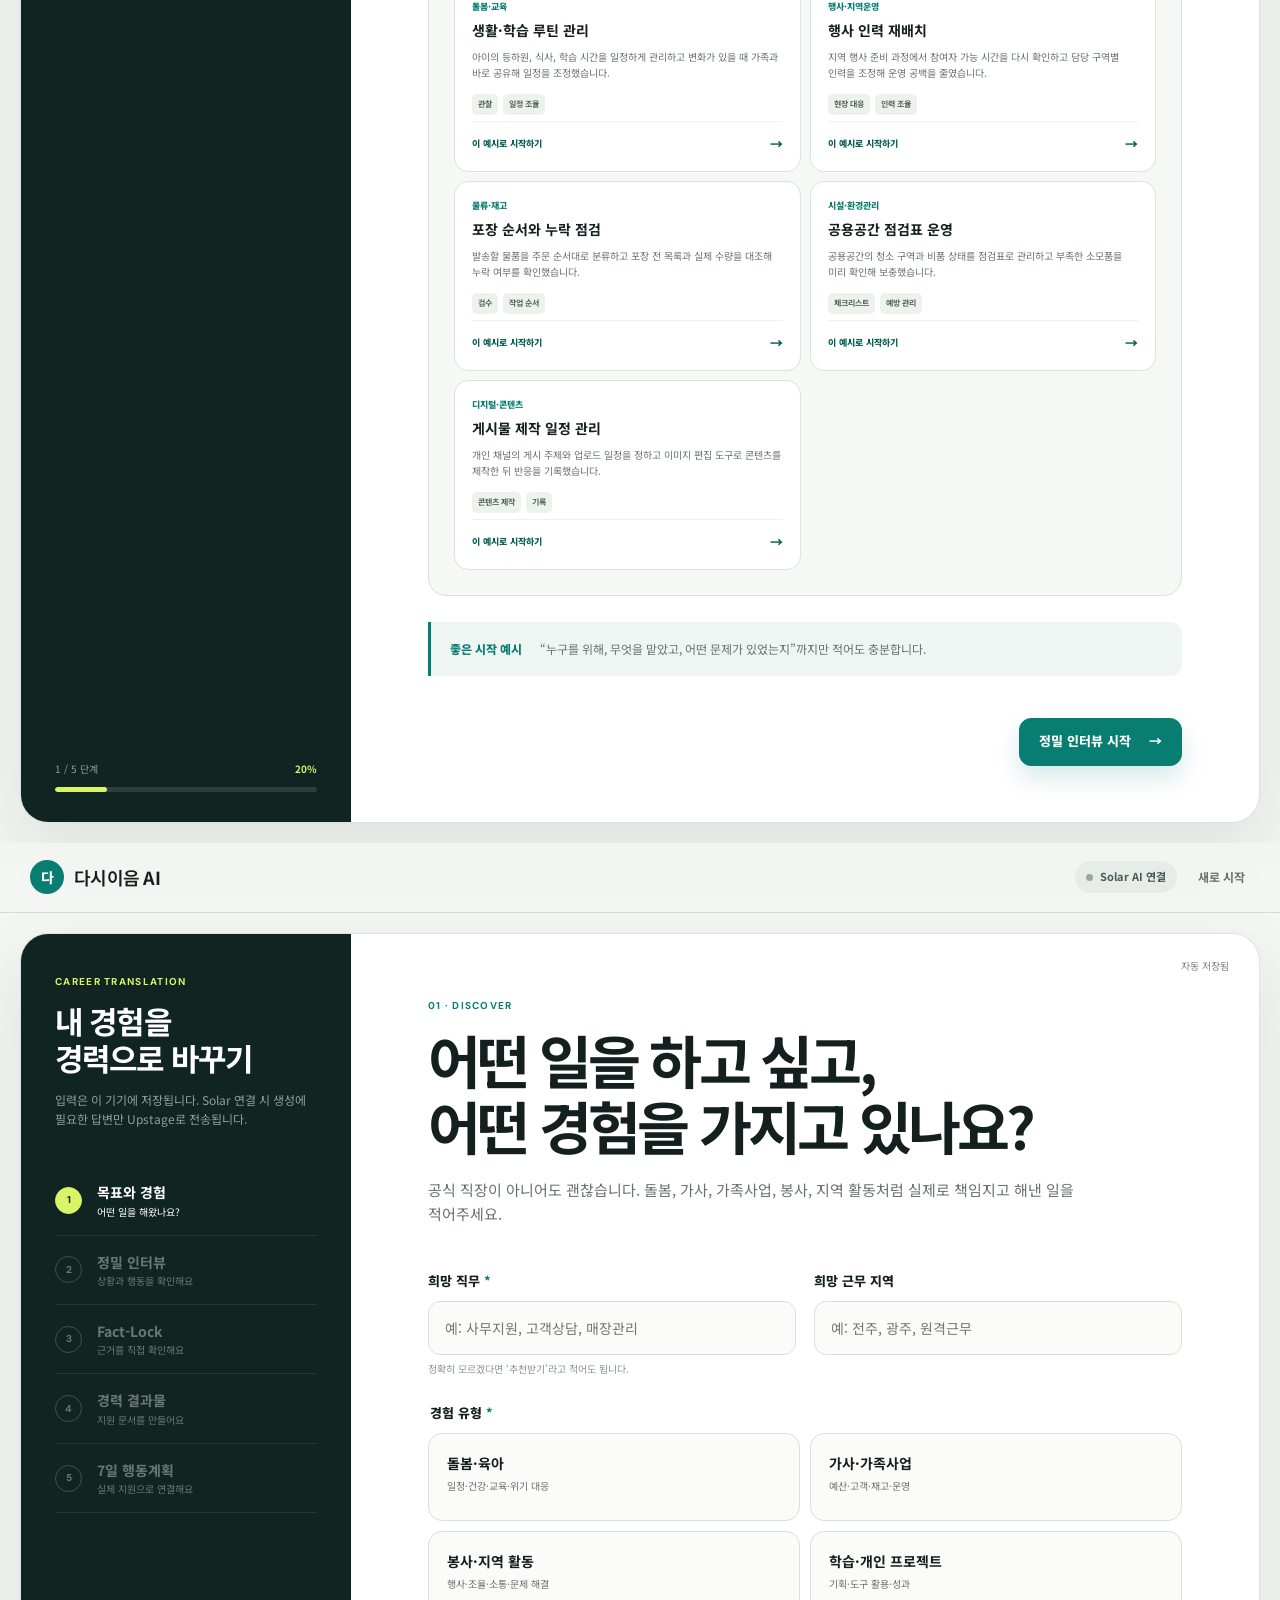
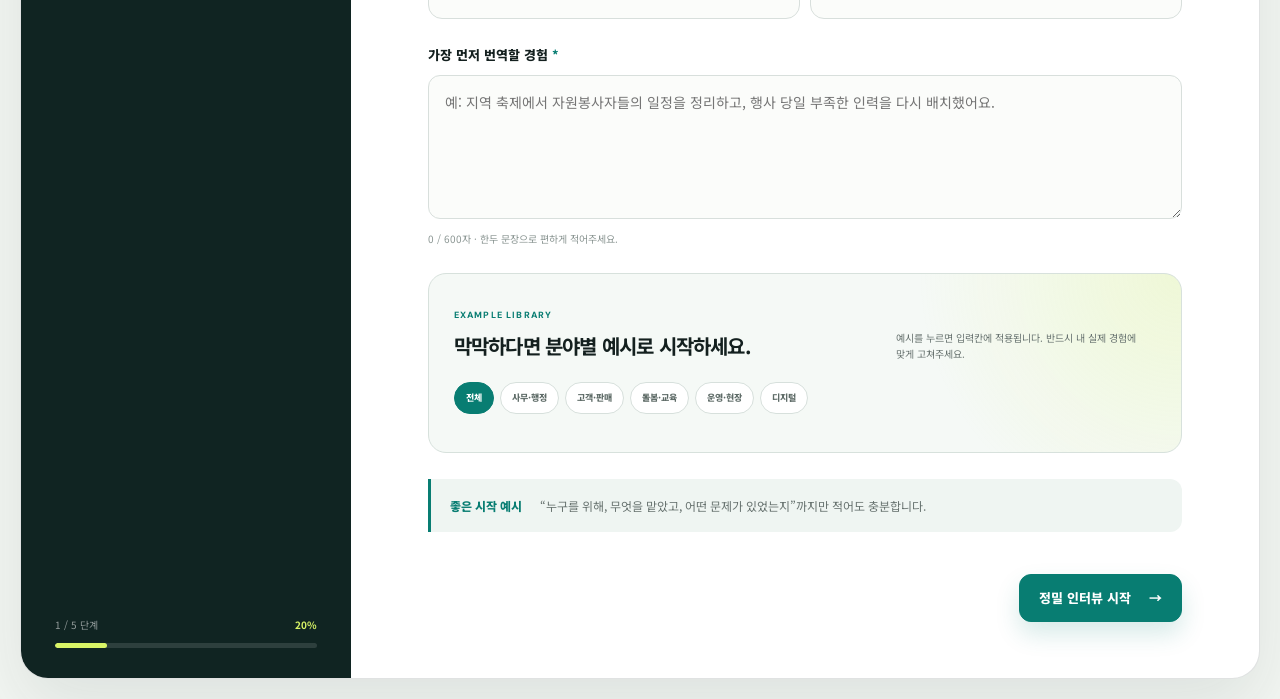
==== commit 3f79ce4f: "Add career library and local coaching UI Add save-and-copy controls, clarify local storage, and expo" ====
--- a/app.html
+++ b/app.html
@@ -1,3 +1,404 @@
+<!doctype html>
+<html lang="ko">
+  <head>
+    <meta charset="UTF-8" />
+    <meta name="viewport" content="width=device-width, initial-scale=1.0" />
+    <meta
+      name="description"
+      content="생활 경험을 입력하고 근거가 연결된 이력서 문장과 면접 답변, 7일 행동계획을 만드는 다시이음 AI 경력번역 베타."
+    />
+    <meta name="theme-color" content="#f3f6f2" />
+    <title>경력번역 시작 · 다시이음 AI</title>
+    <link rel="preconnect" href="https://fonts.googleapis.com" />
+    <link rel="preconnect" href="https://fonts.gstatic.com" crossorigin />
+    <link
+      href="https://fonts.googleapis.com/css2?family=Noto+Sans+KR:wght@400;500;600;700;800;900&family=DM+Sans:wght@500;600;700&display=swap"
+      rel="stylesheet"
+    />
+    <link rel="stylesheet" href="./app.css?v=20260731-3" />
+    <script src="./app.js?v=20260731-4" defer></script>
+  </head>
+  <body>
+    <a class="skip-link" href="#workspace">작업 영역으로 바로가기</a>
+
+    <header class="app-header">
+      <a class="brand" href="./index.html" aria-label="다시이음 AI 소개 페이지">
+        <span class="brand-mark">다</span>
+        <span>다시이음 <b>AI</b></span>
+      </a>
+      <div class="header-actions">
+        <button id="ai-settings" class="ai-status-button" type="button">
+          <i></i><span id="ai-status-label">기본 상담 열기</span>
+        </button>
+        <button id="reset-top" class="text-button" type="button">새로 시작</button>
+      </div>
+    </header>
+
+    <main class="app-shell" id="workspace">
+      <aside class="journey-panel">
+        <div>
+          <p class="mini-label">CAREER TRANSLATION</p>
+          <h1>내 경험을<br />경력으로 바꾸기</h1>
+          <p class="journey-intro">
+            입력과 경력 보관함은 이 기기에 저장됩니다. 새 경험을 시작해도 보관한 문장은 남습니다.
+          </p>
+        </div>
+
+        <nav class="step-nav" aria-label="경력번역 진행 단계">
+          <button class="step-link active" type="button" data-step-target="1" aria-current="step">
+            <span>1</span><b>목표와 경험</b><small>어떤 일을 해왔나요?</small>
+          </button>
+          <button class="step-link" type="button" data-step-target="2" disabled>
+            <span>2</span><b>정밀 인터뷰</b><small>상황과 행동을 확인해요</small>
+          </button>
+          <button class="step-link" type="button" data-step-target="3" disabled>
+            <span>3</span><b>Fact-Lock</b><small>근거를 직접 확인해요</small>
+          </button>
+          <button class="step-link" type="button" data-step-target="4" disabled>
+            <span>4</span><b>경력 결과물</b><small>지원 문서를 만들어요</small>
+          </button>
+          <button class="step-link" type="button" data-step-target="5" disabled>
+            <span>5</span><b>7일 행동계획</b><small>실제 지원으로 연결해요</small>
+          </button>
+        </nav>
+
+        <div class="journey-progress" aria-label="진행률">
+          <div><span id="progress-label">1 / 5 단계</span><b id="progress-percent">20%</b></div>
+          <div class="progress-track"><span id="progress-bar"></span></div>
+        </div>
+      </aside>
+
+      <section class="work-panel">
+        <div class="save-status" id="save-status" role="status" aria-live="polite">자동 저장됨</div>
+
+        <section class="step-section active" data-step="1" aria-labelledby="step-1-title">
+          <div class="section-number">01 · DISCOVER</div>
+          <h2 id="step-1-title">어떤 일을 하고 싶고,<br />어떤 경험을 가지고 있나요?</h2>
+          <p class="section-lead">
+            공식 직장이 아니어도 괜찮습니다. 돌봄, 가사, 가족사업, 봉사,
+            지역 활동처럼 실제로 책임지고 해낸 일을 적어주세요.
+          </p>
+
+          <div class="form-grid">
+            <label class="field">
+              <span>희망 직무 <b>*</b></span>
+              <input id="job-goal" type="text" placeholder="예: 사무지원, 고객상담, 매장관리" maxlength="40" />
+              <small>정확히 모르겠다면 ‘추천받기’라고 적어도 됩니다.</small>
+            </label>
+            <label class="field">
+              <span>희망 근무 지역</span>
+              <input id="job-region" type="text" placeholder="예: 전주, 광주, 원격근무" maxlength="40" />
+            </label>
+          </div>
+
+          <fieldset class="choice-group">
+            <legend>경험 유형 <b>*</b></legend>
+            <div class="choice-grid" id="experience-categories">
+              <label><input type="radio" name="category" value="돌봄·육아" /><span><b>돌봄·육아</b><small>일정·건강·교육·위기 대응</small></span></label>
+              <label><input type="radio" name="category" value="가사·가족사업" /><span><b>가사·가족사업</b><small>예산·고객·재고·운영</small></span></label>
+              <label><input type="radio" name="category" value="봉사·지역 활동" /><span><b>봉사·지역 활동</b><small>행사·조율·소통·문제 해결</small></span></label>
+              <label><input type="radio" name="category" value="학습·개인 프로젝트" /><span><b>학습·개인 프로젝트</b><small>기획·도구 활용·성과</small></span></label>
+            </div>
+          </fieldset>
+
+          <label class="field">
+            <span>가장 먼저 번역할 경험 <b>*</b></span>
+            <textarea
+              id="experience-summary"
+              rows="5"
+              maxlength="600"
+              placeholder="예: 지역 축제에서 자원봉사자들의 일정을 정리하고, 행사 당일 부족한 인력을 다시 배치했어요."
+            ></textarea>
+            <small><span id="experience-count">0</span> / 600자 · 한두 문장으로 편하게 적어주세요.</small>
+          </label>
+
+          <section class="example-library" aria-labelledby="example-library-title">
+            <div class="example-library-heading">
+              <div>
+                <span>EXAMPLE LIBRARY</span>
+                <h3 id="example-library-title">막막하다면 분야별 예시로 시작하세요.</h3>
+              </div>
+              <p>예시를 누르면 입력칸에 적용됩니다. 반드시 내 실제 경험에 맞게 고쳐주세요.</p>
+            </div>
+            <div class="example-filters" role="group" aria-label="경험 예시 분야">
+              <button class="active" type="button" data-example-filter="all">전체</button>
+              <button type="button" data-example-filter="office">사무·행정</button>
+              <button type="button" data-example-filter="service">고객·판매</button>
+              <button type="button" data-example-filter="care">돌봄·교육</button>
+              <button type="button" data-example-filter="field">운영·현장</button>
+              <button type="button" data-example-filter="digital">디지털</button>
+            </div>
+            <div class="example-grid" id="experience-example-grid"></div>
+          </section>
+
+          <div class="tip-card">
+            <span>좋은 시작 예시</span>
+            <p>“누구를 위해, 무엇을 맡았고, 어떤 문제가 있었는지”까지만 적어도 충분합니다.</p>
+          </div>
+
+          <div class="step-actions right">
+            <button class="primary-button" id="to-step-2" type="button">정밀 인터뷰 시작 <span>→</span></button>
+          </div>
+        </section>
+
+        <section class="step-section" data-step="2" aria-labelledby="step-2-title" hidden>
+          <div class="section-number">02 · INTERVIEW</div>
+          <h2 id="step-2-title">사실을 더 정확하게<br />확인할게요.</h2>
+          <p class="section-lead">
+            모르는 숫자는 추측하지 않아도 됩니다. 기억나는 범위만 답해주세요.
+          </p>
+
+          <div class="interview-context">
+            <span id="context-category">경험 유형</span>
+            <p id="context-summary">입력한 경험이 여기에 표시됩니다.</p>
+          </div>
+
+          <div class="question-list">
+            <label class="question-field">
+              <span><i>01</i><b>언제, 얼마나 오래 한 경험인가요?</b></span>
+              <input id="answer-period" type="text" placeholder="예: 2025년 5월, 준비 2주와 행사 당일" maxlength="100" />
+            </label>
+            <label class="question-field">
+              <span><i>02</i><b>그때 해결해야 했던 문제는 무엇이었나요?</b></span>
+              <textarea id="answer-situation" rows="3" placeholder="예: 봉사자 일정이 겹쳐 행사 당일 인력이 부족할 가능성이 있었습니다." maxlength="350"></textarea>
+            </label>
+            <label class="question-field">
+              <span><i>03</i><b>본인이 직접 맡은 역할은 무엇이었나요?</b></span>
+              <textarea id="answer-role" rows="3" placeholder="예: 전체 일정을 확인하고 담당 구역별 인원을 배치했습니다." maxlength="350"></textarea>
+            </label>
+            <label class="question-field">
+              <span><i>04</i><b>문제를 해결하기 위해 무엇을 했나요?</b></span>
+              <textarea id="answer-action" rows="4" placeholder="예: 가능한 시간을 다시 조사하고, 12명의 봉사자를 3개 구역에 재배치했습니다." maxlength="450"></textarea>
+            </label>
+            <label class="question-field">
+              <span><i>05</i><b>도구나 협업 방식이 있었다면 적어주세요.</b></span>
+              <textarea id="answer-tools" rows="3" placeholder="예: 단체 채팅과 스프레드시트로 변경 일정을 공유했습니다." maxlength="300"></textarea>
+            </label>
+            <label class="question-field">
+              <span><i>06</i><b>결과는 어땠나요?</b></span>
+              <textarea id="answer-result" rows="3" placeholder="예: 행사 시작 전에 배치를 마쳐 일정 지연 없이 운영했습니다." maxlength="350"></textarea>
+            </label>
+          </div>
+
+          <div class="step-actions">
+            <button class="secondary-button" data-back="1" type="button">← 이전</button>
+            <button class="primary-button" id="generate-facts" type="button" data-default-label="경력 문장 만들기">
+              <span class="button-label">경력 문장 만들기</span><span>→</span>
+            </button>
+          </div>
+        </section>
+
+        <section class="step-section" data-step="3" aria-labelledby="step-3-title" hidden>
+          <div class="section-number">03 · FACT-LOCK</div>
+          <h2 id="step-3-title">생성된 문장이<br />실제 경험과 맞나요?</h2>
+          <p class="section-lead">
+            각 문장은 입력한 근거와 연결됩니다. 정확한 문장만 직접 승인해주세요.
+          </p>
+
+          <div class="fact-warning">
+            <span>검증 원칙</span>
+            <p>입력하지 않은 숫자·기간·성과는 만들지 않습니다. 미확정 문장은 결과물에 포함되지 않습니다.</p>
+          </div>
+
+          <div id="fact-list" class="fact-list"></div>
+
+          <div class="approval-summary">
+            <span>승인 현황</span>
+            <strong id="approval-count">0 / 3 문장</strong>
+          </div>
+
+          <div class="step-actions">
+            <button class="secondary-button" data-back="2" type="button">← 답변 수정</button>
+            <button class="primary-button" id="build-results" type="button" data-default-label="결과물 만들기" disabled>
+              <span class="button-label">결과물 만들기</span><span>→</span>
+            </button>
+          </div>
+        </section>
+
+        <section class="step-section" data-step="4" aria-labelledby="step-4-title" hidden>
+          <div class="section-number">04 · TRANSLATE</div>
+          <h2 id="step-4-title">지원에 바로 쓸 수 있는<br />경력 결과물입니다.</h2>
+          <p class="section-lead">
+            문장을 클릭해 직접 수정할 수 있습니다. 최종 지원 전에는 실제 공고 요구사항과 다시 확인해주세요.
+          </p>
+
+          <div class="competency-strip">
+            <span>발견된 역량</span>
+            <div id="competency-tags"></div>
+          </div>
+
+          <div class="result-tabs" role="tablist" aria-label="결과물 종류">
+            <button class="active" type="button" role="tab" aria-selected="true" data-result-tab="resume">이력서 문장</button>
+            <button type="button" role="tab" aria-selected="false" data-result-tab="intro">자기소개</button>
+            <button type="button" role="tab" aria-selected="false" data-result-tab="interview">면접 STAR</button>
+          </div>
+
+          <div class="result-panel active" data-result-panel="resume">
+            <p class="result-label">희망 직무 맞춤 이력서 문장</p>
+            <div id="resume-output" class="editable-result" contenteditable="true" role="textbox" aria-label="이력서 문장"></div>
+          </div>
+          <div class="result-panel" data-result-panel="intro" hidden>
+            <p class="result-label">30초 자기소개 초안</p>
+            <div id="intro-output" class="editable-result" contenteditable="true" role="textbox" aria-label="자기소개 초안"></div>
+          </div>
+          <div class="result-panel" data-result-panel="interview" hidden>
+            <p class="result-label">예상 질문과 STAR 답변</p>
+            <div id="interview-output" class="editable-result" contenteditable="true" role="textbox" aria-label="면접 답변"></div>
+          </div>
+
+          <div class="output-actions">
+            <button id="copy-current" class="secondary-button" type="button">현재 결과 복사</button>
+            <button id="download-results" class="secondary-button" type="button">전체 결과 저장</button>
+            <button id="save-career" class="primary-button" type="button">경력 보관함에 저장</button>
+          </div>
+
+          <section class="career-library" aria-labelledby="career-library-title">
+            <div class="career-library-heading">
+              <div>
+                <span>SAVED CAREERS</span>
+                <h3 id="career-library-title">이력서에 꺼내 쓰는 경력 보관함</h3>
+              </div>
+              <p>저장한 문장은 이 기기에 남으며, 버튼 한 번으로 복사할 수 있습니다.</p>
+            </div>
+            <div id="saved-career-list" class="saved-career-list"></div>
+          </section>
+
+          <div class="step-actions">
+            <button class="secondary-button" data-back="3" type="button">← 근거 다시 확인</button>
+            <button class="primary-button" id="to-step-5" type="button">7일 행동계획 만들기 <span>→</span></button>
+          </div>
+        </section>
+
+        <section class="step-section" data-step="5" aria-labelledby="step-5-title" hidden>
+          <div class="section-number">05 · ACT</div>
+          <h2 id="step-5-title">좋은 문장을<br />실제 지원으로 연결하세요.</h2>
+          <p class="section-lead">
+            오늘 한 가지부터 시작하면 됩니다. 체크한 항목은 자동 저장됩니다.
+          </p>
+
+          <div class="completion-card">
+            <div class="completion-ring" id="completion-ring"><span id="completion-rate">0%</span></div>
+            <div>
+              <span>CAREER ASSET READY</span>
+              <h3 id="completion-title">첫 경력 자산이 완성됐어요.</h3>
+              <p><b id="final-job-goal">희망 직무</b> 지원을 위한 7일 계획입니다.</p>
+            </div>
+          </div>
+
+          <div class="action-plan" id="action-plan"></div>
+
+          <div class="final-actions">
+            <button id="print-results" class="secondary-button" type="button">인쇄용 문서 열기</button>
+            <button id="restart-service" class="primary-button" type="button">새 경험 번역하기</button>
+          </div>
+
+          <p class="beta-note">
+            이 서비스는 기능 검증용 베타입니다. 기본 결과와 경력 보관함은 이 기기에 저장됩니다.
+            취업 결과를 보장하지 않으므로 제출 전 사실과 공고를 다시 확인해주세요.
+          </p>
+        </section>
+      </section>
+    </main>
+
+    <button
+      id="chat-launcher"
+      class="chat-launcher"
+      type="button"
+      aria-controls="chat-panel"
+      aria-expanded="false"
+    >
+      <span class="chat-launcher-icon">✦</span>
+      <span>AI 커리어 상담</span>
+    </button>
+
+    <aside id="chat-panel" class="chat-panel" role="dialog" aria-label="다시이음 AI 커리어 상담" hidden>
+      <header class="chat-header">
+        <div>
+          <span class="chat-avatar">다</span>
+          <div>
+            <h2>다시이음 커리어 코치</h2>
+            <p><i></i><span id="chat-connection-label">기본 상담 사용 가능</span></p>
+          </div>
+        </div>
+        <div class="chat-header-actions">
+          <button id="chat-connect-ai" type="button" hidden>고급 AI 연결</button>
+          <button id="chat-close" type="button" aria-label="챗봇 닫기">×</button>
+        </div>
+      </header>
+
+      <div id="chat-messages" class="chat-messages" aria-live="polite"></div>
+
+      <div class="chat-suggestions" aria-label="추천 질문">
+        <button type="button" data-chat-prompt="내 경험에서 지원 직무와 연결할 수 있는 강점 3가지를 찾아줘.">내 강점 찾기</button>
+        <button type="button" data-chat-prompt="현재 이력서 문장을 더 구체적이고 읽기 쉽게 다듬어줘.">문장 다듬기</button>
+        <button type="button" data-chat-prompt="내 경험을 바탕으로 면접 연습 질문을 하나씩 해줘.">면접 연습</button>
+        <button type="button" data-chat-prompt="사무·행정 분야에서 생활 경험을 경력으로 바꾸는 예시를 3개 보여줘.">사무 예시</button>
+        <button type="button" data-chat-prompt="고객응대·판매 분야에서 생활 경험을 경력으로 바꾸는 예시를 3개 보여줘.">서비스 예시</button>
+        <button type="button" data-chat-prompt="돌봄·교육·현장운영 분야에서 생활 경험을 경력으로 바꾸는 예시를 3개 보여줘.">돌봄·현장 예시</button>
+      </div>
+
+      <form id="chat-form" class="chat-form">
+        <label class="sr-only" for="chat-input">커리어 상담 질문</label>
+        <textarea
+          id="chat-input"
+          rows="1"
+          maxlength="700"
+          placeholder="경력이나 지원 준비를 물어보세요"
+        ></textarea>
+        <button id="chat-send" type="submit" aria-label="메시지 보내기">↑</button>
+      </form>
+      <p class="chat-disclaimer">기본 상담은 이 기기에서 작동합니다. 지원 전 사실과 공고를 다시 확인하세요.</p>
+    </aside>
+
+    <dialog id="reset-dialog">
+      <form method="dialog">
+        <span class="dialog-icon">↺</span>
+        <h2>새로 시작할까요?</h2>
+        <p>현재 입력과 결과가 이 기기에서 삭제됩니다. 이 작업은 되돌릴 수 없습니다.</p>
+        <div>
+          <button class="secondary-button" value="cancel">취소</button>
+          <button class="danger-button" id="confirm-reset" value="confirm">삭제하고 시작</button>
+        </div>
+      </form>
+    </dialog>
+
+    <dialog id="ai-dialog" class="ai-dialog">
+      <form id="ai-form">
+        <div class="dialog-kicker"><span>✦</span> UPSTAGE SOLAR</div>
+        <h2>더 자연스러운 AI 경력번역</h2>
+        <p>
+          본인의 Upstage API Key를 입력하면 Solar가 답변을 더 자연스러운 경력 문장으로 다듬습니다.
+          키는 이 탭에서만 보관되며 저장소에는 저장되지 않습니다.
+        </p>
+        <label class="api-key-field">
+          <span>Upstage API Key</span>
+          <div>
+            <input
+              id="upstage-api-key"
+              type="password"
+              placeholder="up_..."
+              autocomplete="off"
+              spellcheck="false"
+              required
+            />
+            <button id="toggle-api-key" type="button" aria-label="API 키 표시">보기</button>
+          </div>
+        </label>
+        <p id="ai-connection-message" class="connection-message" role="status" aria-live="polite">
+          API Key는 AI 생성 요청을 위해 api.upstage.ai로만 전송됩니다.
+        </p>
+        <a class="console-link" href="https://console.upstage.ai/api-keys" target="_blank" rel="noreferrer">
+          Upstage Console에서 키 발급하기 ↗
+        </a>
+        <div class="dialog-actions">
+          <button class="secondary-button" id="disconnect-ai" type="button" hidden>연결 해제</button>
+          <button class="secondary-button" id="close-ai-dialog" type="button">나중에</button>
+          <button class="primary-button" id="connect-ai" type="submit">연결 확인</button>
+        </div>
+      </form>
+    </dialog>
+  </body>
+</html>
 <!doctype html>
 <html lang="ko">
   <head>
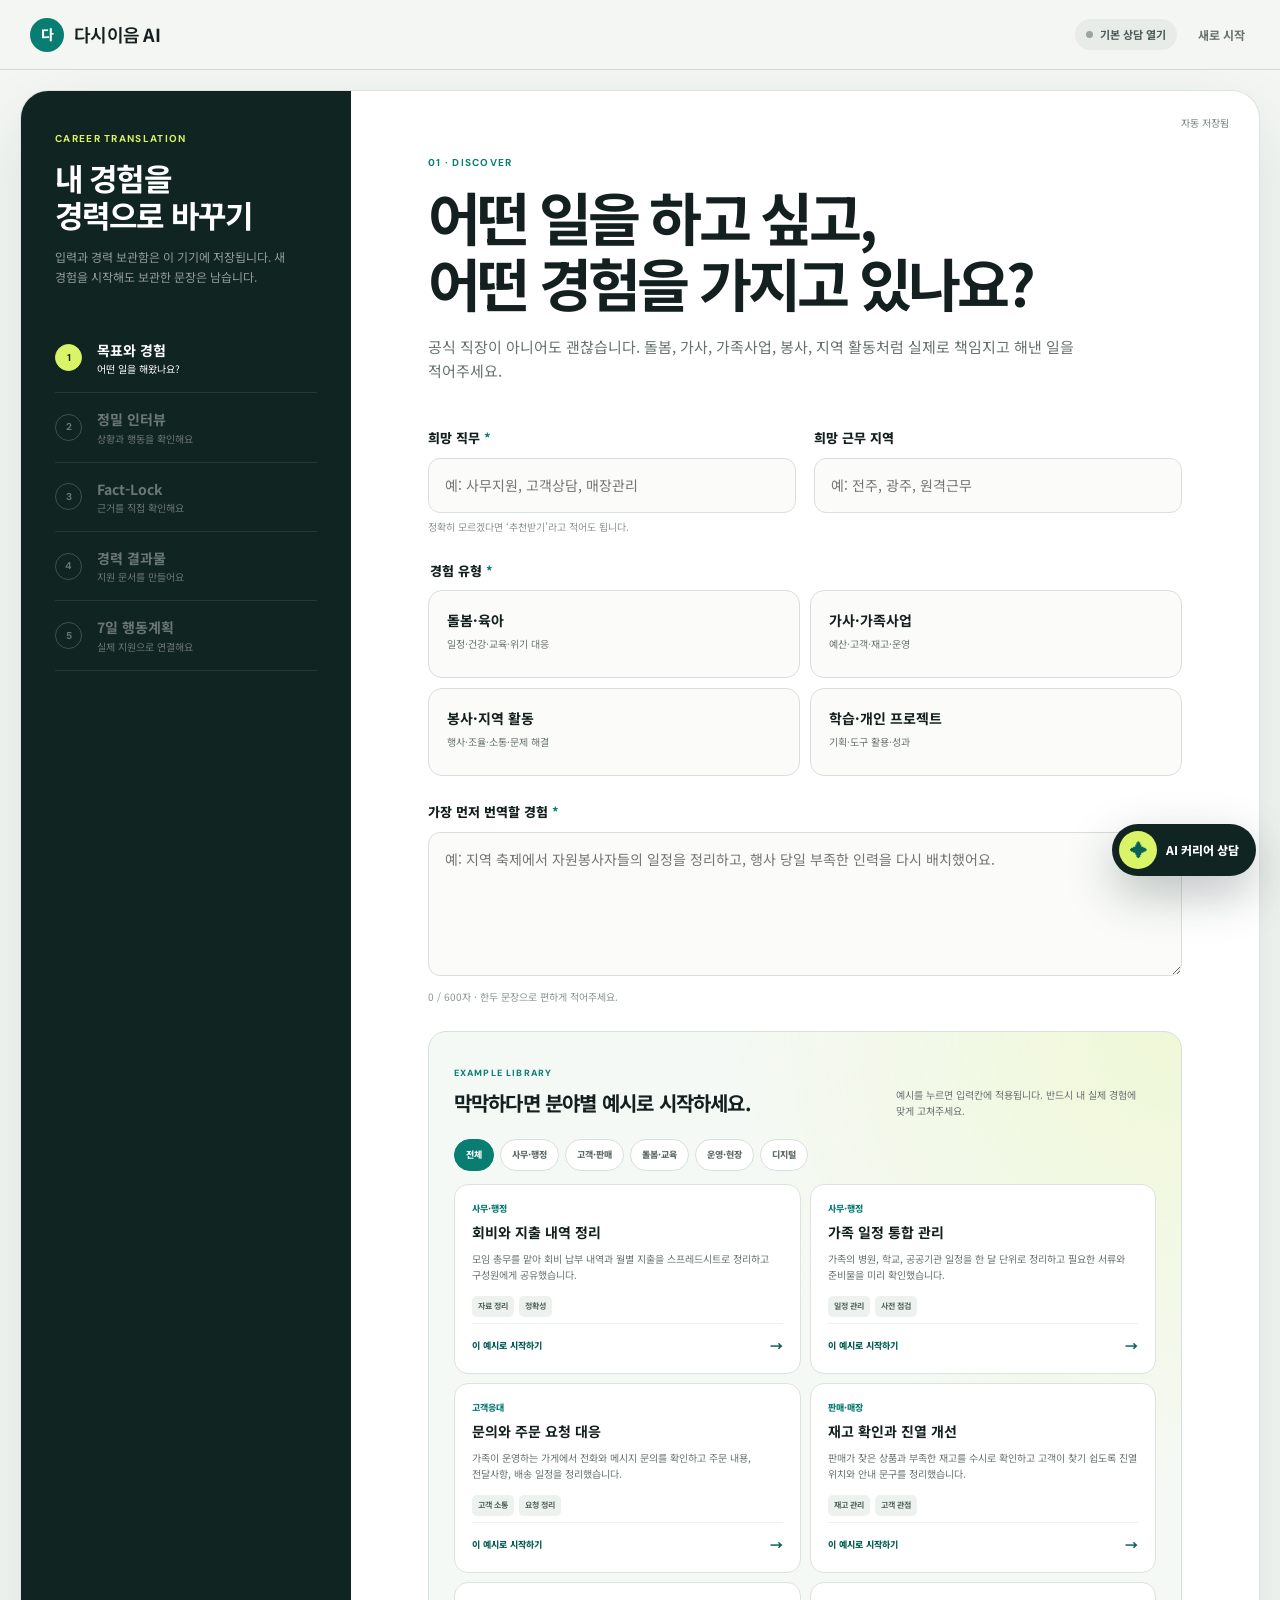
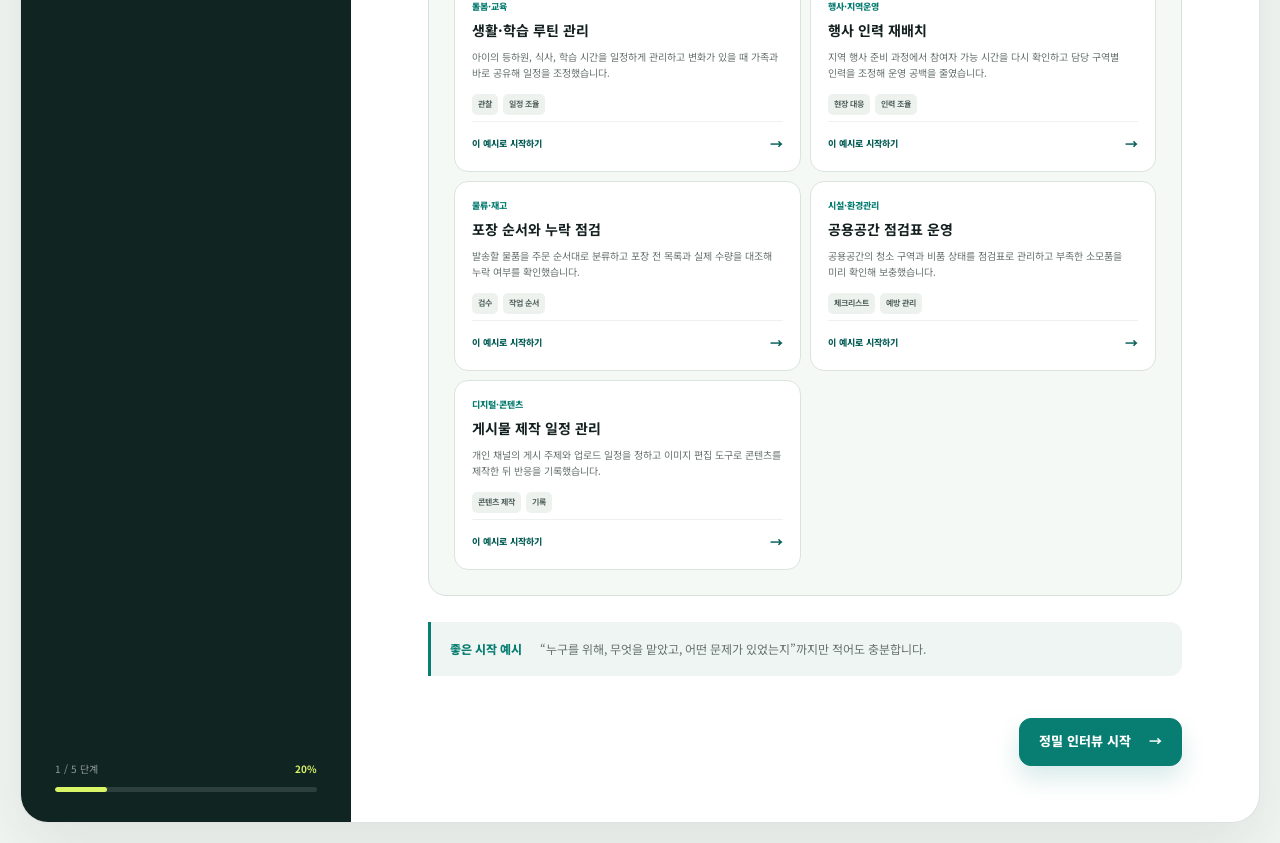
==== commit c4d612ed: "Remove duplicated HTML after editor update Keep the new career library and local coaching UI while r" ====
--- a/app.html
+++ b/app.html
@@ -399,392 +399,3 @@
     </dialog>
   </body>
 </html>
-<!doctype html>
-<html lang="ko">
-  <head>
-    <meta charset="UTF-8" />
-    <meta name="viewport" content="width=device-width, initial-scale=1.0" />
-    <meta
-      name="description"
-      content="생활 경험을 입력하고 근거가 연결된 이력서 문장과 면접 답변, 7일 행동계획을 만드는 다시이음 AI 경력번역 베타."
-    />
-    <meta name="theme-color" content="#f3f6f2" />
-    <title>경력번역 시작 · 다시이음 AI</title>
-    <link rel="preconnect" href="https://fonts.googleapis.com" />
-    <link rel="preconnect" href="https://fonts.gstatic.com" crossorigin />
-    <link
-      href="https://fonts.googleapis.com/css2?family=Noto+Sans+KR:wght@400;500;600;700;800;900&family=DM+Sans:wght@500;600;700&display=swap"
-      rel="stylesheet"
-    />
-    <link rel="stylesheet" href="./app.css?v=20260729-7" />
-    <script src="./app.js?v=20260729-7" defer></script>
-  </head>
-  <body>
-    <a class="skip-link" href="#workspace">작업 영역으로 바로가기</a>
-
-    <header class="app-header">
-      <a class="brand" href="./index.html" aria-label="다시이음 AI 소개 페이지">
-        <span class="brand-mark">다</span>
-        <span>다시이음 <b>AI</b></span>
-      </a>
-      <div class="header-actions">
-        <button id="ai-settings" class="ai-status-button" type="button" aria-haspopup="dialog">
-          <i></i><span id="ai-status-label">Solar AI 연결</span>
-        </button>
-        <button id="reset-top" class="text-button" type="button">새로 시작</button>
-      </div>
-    </header>
-
-    <main class="app-shell" id="workspace">
-      <aside class="journey-panel">
-        <div>
-          <p class="mini-label">CAREER TRANSLATION</p>
-          <h1>내 경험을<br />경력으로 바꾸기</h1>
-          <p class="journey-intro">
-            입력은 이 기기에 저장됩니다. Solar 연결 시 생성에 필요한 답변만 Upstage로 전송됩니다.
-          </p>
-        </div>
-
-        <nav class="step-nav" aria-label="경력번역 진행 단계">
-          <button class="step-link active" type="button" data-step-target="1" aria-current="step">
-            <span>1</span><b>목표와 경험</b><small>어떤 일을 해왔나요?</small>
-          </button>
-          <button class="step-link" type="button" data-step-target="2" disabled>
-            <span>2</span><b>정밀 인터뷰</b><small>상황과 행동을 확인해요</small>
-          </button>
-          <button class="step-link" type="button" data-step-target="3" disabled>
-            <span>3</span><b>Fact-Lock</b><small>근거를 직접 확인해요</small>
-          </button>
-          <button class="step-link" type="button" data-step-target="4" disabled>
-            <span>4</span><b>경력 결과물</b><small>지원 문서를 만들어요</small>
-          </button>
-          <button class="step-link" type="button" data-step-target="5" disabled>
-            <span>5</span><b>7일 행동계획</b><small>실제 지원으로 연결해요</small>
-          </button>
-        </nav>
-
-        <div class="journey-progress" aria-label="진행률">
-          <div><span id="progress-label">1 / 5 단계</span><b id="progress-percent">20%</b></div>
-          <div class="progress-track"><span id="progress-bar"></span></div>
-        </div>
-      </aside>
-
-      <section class="work-panel">
-        <div class="save-status" id="save-status" role="status" aria-live="polite">자동 저장됨</div>
-
-        <section class="step-section active" data-step="1" aria-labelledby="step-1-title">
-          <div class="section-number">01 · DISCOVER</div>
-          <h2 id="step-1-title">어떤 일을 하고 싶고,<br />어떤 경험을 가지고 있나요?</h2>
-          <p class="section-lead">
-            공식 직장이 아니어도 괜찮습니다. 돌봄, 가사, 가족사업, 봉사,
-            지역 활동처럼 실제로 책임지고 해낸 일을 적어주세요.
-          </p>
-
-          <div class="form-grid">
-            <label class="field">
-              <span>희망 직무 <b>*</b></span>
-              <input id="job-goal" type="text" placeholder="예: 사무지원, 고객상담, 매장관리" maxlength="40" />
-              <small>정확히 모르겠다면 ‘추천받기’라고 적어도 됩니다.</small>
-            </label>
-            <label class="field">
-              <span>희망 근무 지역</span>
-              <input id="job-region" type="text" placeholder="예: 전주, 광주, 원격근무" maxlength="40" />
-            </label>
-          </div>
-
-          <fieldset class="choice-group">
-            <legend>경험 유형 <b>*</b></legend>
-            <div class="choice-grid" id="experience-categories">
-              <label><input type="radio" name="category" value="돌봄·육아" /><span><b>돌봄·육아</b><small>일정·건강·교육·위기 대응</small></span></label>
-              <label><input type="radio" name="category" value="가사·가족사업" /><span><b>가사·가족사업</b><small>예산·고객·재고·운영</small></span></label>
-              <label><input type="radio" name="category" value="봉사·지역 활동" /><span><b>봉사·지역 활동</b><small>행사·조율·소통·문제 해결</small></span></label>
-              <label><input type="radio" name="category" value="학습·개인 프로젝트" /><span><b>학습·개인 프로젝트</b><small>기획·도구 활용·성과</small></span></label>
-            </div>
-          </fieldset>
-
-          <label class="field">
-            <span>가장 먼저 번역할 경험 <b>*</b></span>
-            <textarea
-              id="experience-summary"
-              rows="5"
-              maxlength="600"
-              placeholder="예: 지역 축제에서 자원봉사자들의 일정을 정리하고, 행사 당일 부족한 인력을 다시 배치했어요."
-            ></textarea>
-            <small><span id="experience-count">0</span> / 600자 · 한두 문장으로 편하게 적어주세요.</small>
-          </label>
-
-          <section class="example-library" aria-labelledby="example-library-title">
-            <div class="example-library-heading">
-              <div>
-                <span>EXAMPLE LIBRARY</span>
-                <h3 id="example-library-title">막막하다면 분야별 예시로 시작하세요.</h3>
-              </div>
-              <p>예시를 누르면 입력칸에 적용됩니다. 반드시 내 실제 경험에 맞게 고쳐주세요.</p>
-            </div>
-            <div class="example-filters" role="group" aria-label="경험 예시 분야">
-              <button class="active" type="button" data-example-filter="all">전체</button>
-              <button type="button" data-example-filter="office">사무·행정</button>
-              <button type="button" data-example-filter="service">고객·판매</button>
-              <button type="button" data-example-filter="care">돌봄·교육</button>
-              <button type="button" data-example-filter="field">운영·현장</button>
-              <button type="button" data-example-filter="digital">디지털</button>
-            </div>
-            <div class="example-grid" id="experience-example-grid"></div>
-          </section>
-
-          <div class="tip-card">
-            <span>좋은 시작 예시</span>
-            <p>“누구를 위해, 무엇을 맡았고, 어떤 문제가 있었는지”까지만 적어도 충분합니다.</p>
-          </div>
-
-          <div class="step-actions right">
-            <button class="primary-button" id="to-step-2" type="button">정밀 인터뷰 시작 <span>→</span></button>
-          </div>
-        </section>
-
-        <section class="step-section" data-step="2" aria-labelledby="step-2-title" hidden>
-          <div class="section-number">02 · INTERVIEW</div>
-          <h2 id="step-2-title">사실을 더 정확하게<br />확인할게요.</h2>
-          <p class="section-lead">
-            모르는 숫자는 추측하지 않아도 됩니다. 기억나는 범위만 답해주세요.
-          </p>
-
-          <div class="interview-context">
-            <span id="context-category">경험 유형</span>
-            <p id="context-summary">입력한 경험이 여기에 표시됩니다.</p>
-          </div>
-
-          <div class="question-list">
-            <label class="question-field">
-              <span><i>01</i><b>언제, 얼마나 오래 한 경험인가요?</b></span>
-              <input id="answer-period" type="text" placeholder="예: 2025년 5월, 준비 2주와 행사 당일" maxlength="100" />
-            </label>
-            <label class="question-field">
-              <span><i>02</i><b>그때 해결해야 했던 문제는 무엇이었나요?</b></span>
-              <textarea id="answer-situation" rows="3" placeholder="예: 봉사자 일정이 겹쳐 행사 당일 인력이 부족할 가능성이 있었습니다." maxlength="350"></textarea>
-            </label>
-            <label class="question-field">
-              <span><i>03</i><b>본인이 직접 맡은 역할은 무엇이었나요?</b></span>
-              <textarea id="answer-role" rows="3" placeholder="예: 전체 일정을 확인하고 담당 구역별 인원을 배치했습니다." maxlength="350"></textarea>
-            </label>
-            <label class="question-field">
-              <span><i>04</i><b>문제를 해결하기 위해 무엇을 했나요?</b></span>
-              <textarea id="answer-action" rows="4" placeholder="예: 가능한 시간을 다시 조사하고, 12명의 봉사자를 3개 구역에 재배치했습니다." maxlength="450"></textarea>
-            </label>
-            <label class="question-field">
-              <span><i>05</i><b>도구나 협업 방식이 있었다면 적어주세요.</b></span>
-              <textarea id="answer-tools" rows="3" placeholder="예: 단체 채팅과 스프레드시트로 변경 일정을 공유했습니다." maxlength="300"></textarea>
-            </label>
-            <label class="question-field">
-              <span><i>06</i><b>결과는 어땠나요?</b></span>
-              <textarea id="answer-result" rows="3" placeholder="예: 행사 시작 전에 배치를 마쳐 일정 지연 없이 운영했습니다." maxlength="350"></textarea>
-            </label>
-          </div>
-
-          <div class="step-actions">
-            <button class="secondary-button" data-back="1" type="button">← 이전</button>
-            <button class="primary-button" id="generate-facts" type="button" data-default-label="경력 문장 만들기">
-              <span class="button-label">경력 문장 만들기</span><span>→</span>
-            </button>
-          </div>
-        </section>
-
-        <section class="step-section" data-step="3" aria-labelledby="step-3-title" hidden>
-          <div class="section-number">03 · FACT-LOCK</div>
-          <h2 id="step-3-title">생성된 문장이<br />실제 경험과 맞나요?</h2>
-          <p class="section-lead">
-            각 문장은 입력한 근거와 연결됩니다. 정확한 문장만 직접 승인해주세요.
-          </p>
-
-          <div class="fact-warning">
-            <span>검증 원칙</span>
-            <p>입력하지 않은 숫자·기간·성과는 만들지 않습니다. 미확정 문장은 결과물에 포함되지 않습니다.</p>
-          </div>
-
-          <div id="fact-list" class="fact-list"></div>
-
-          <div class="approval-summary">
-            <span>승인 현황</span>
-            <strong id="approval-count">0 / 3 문장</strong>
-          </div>
-
-          <div class="step-actions">
-            <button class="secondary-button" data-back="2" type="button">← 답변 수정</button>
-            <button class="primary-button" id="build-results" type="button" data-default-label="결과물 만들기" disabled>
-              <span class="button-label">결과물 만들기</span><span>→</span>
-            </button>
-          </div>
-        </section>
-
-        <section class="step-section" data-step="4" aria-labelledby="step-4-title" hidden>
-          <div class="section-number">04 · TRANSLATE</div>
-          <h2 id="step-4-title">지원에 바로 쓸 수 있는<br />경력 결과물입니다.</h2>
-          <p class="section-lead">
-            문장을 클릭해 직접 수정할 수 있습니다. 최종 지원 전에는 실제 공고 요구사항과 다시 확인해주세요.
-          </p>
-
-          <div class="competency-strip">
-            <span>발견된 역량</span>
-            <div id="competency-tags"></div>
-          </div>
-
-          <div class="result-tabs" role="tablist" aria-label="결과물 종류">
-            <button class="active" type="button" role="tab" aria-selected="true" data-result-tab="resume">이력서 문장</button>
-            <button type="button" role="tab" aria-selected="false" data-result-tab="intro">자기소개</button>
-            <button type="button" role="tab" aria-selected="false" data-result-tab="interview">면접 STAR</button>
-          </div>
-
-          <div class="result-panel active" data-result-panel="resume">
-            <p class="result-label">희망 직무 맞춤 이력서 문장</p>
-            <div id="resume-output" class="editable-result" contenteditable="true" role="textbox" aria-label="이력서 문장"></div>
-          </div>
-          <div class="result-panel" data-result-panel="intro" hidden>
-            <p class="result-label">30초 자기소개 초안</p>
-            <div id="intro-output" class="editable-result" contenteditable="true" role="textbox" aria-label="자기소개 초안"></div>
-          </div>
-          <div class="result-panel" data-result-panel="interview" hidden>
-            <p class="result-label">예상 질문과 STAR 답변</p>
-            <div id="interview-output" class="editable-result" contenteditable="true" role="textbox" aria-label="면접 답변"></div>
-          </div>
-
-          <div class="output-actions">
-            <button id="copy-current" class="secondary-button" type="button">현재 결과 복사</button>
-            <button id="download-results" class="secondary-button" type="button">전체 결과 저장</button>
-          </div>
-
-          <div class="step-actions">
-            <button class="secondary-button" data-back="3" type="button">← 근거 다시 확인</button>
-            <button class="primary-button" id="to-step-5" type="button">7일 행동계획 만들기 <span>→</span></button>
-          </div>
-        </section>
-
-        <section class="step-section" data-step="5" aria-labelledby="step-5-title" hidden>
-          <div class="section-number">05 · ACT</div>
-          <h2 id="step-5-title">좋은 문장을<br />실제 지원으로 연결하세요.</h2>
-          <p class="section-lead">
-            오늘 한 가지부터 시작하면 됩니다. 체크한 항목은 자동 저장됩니다.
-          </p>
-
-          <div class="completion-card">
-            <div class="completion-ring" id="completion-ring"><span id="completion-rate">0%</span></div>
-            <div>
-              <span>CAREER ASSET READY</span>
-              <h3 id="completion-title">첫 경력 자산이 완성됐어요.</h3>
-              <p><b id="final-job-goal">희망 직무</b> 지원을 위한 7일 계획입니다.</p>
-            </div>
-          </div>
-
-          <div class="action-plan" id="action-plan"></div>
-
-          <div class="final-actions">
-            <button id="print-results" class="secondary-button" type="button">인쇄용 문서 열기</button>
-            <button id="restart-service" class="primary-button" type="button">새 경험 번역하기</button>
-          </div>
-
-          <p class="beta-note">
-            이 서비스는 기능 검증용 베타입니다. 기본 결과는 기기 안에서 조합되며, Solar 연결 시 생성에
-            필요한 답변만 Upstage에 전송됩니다. 취업 결과를 보장하지 않습니다.
-          </p>
-        </section>
-      </section>
-    </main>
-
-    <button
-      id="chat-launcher"
-      class="chat-launcher"
-      type="button"
-      aria-controls="chat-panel"
-      aria-expanded="false"
-    >
-      <span class="chat-launcher-icon">✦</span>
-      <span>AI 커리어 상담</span>
-    </button>
-
-    <aside id="chat-panel" class="chat-panel" role="dialog" aria-label="다시이음 AI 커리어 상담" hidden>
-      <header class="chat-header">
-        <div>
-          <span class="chat-avatar">다</span>
-          <div>
-            <h2>다시이음 커리어 코치</h2>
-            <p><i></i><span id="chat-connection-label">Solar 연결 필요</span></p>
-          </div>
-        </div>
-        <div class="chat-header-actions">
-          <button id="chat-connect-ai" type="button">AI 연결</button>
-          <button id="chat-close" type="button" aria-label="챗봇 닫기">×</button>
-        </div>
-      </header>
-
-      <div id="chat-messages" class="chat-messages" aria-live="polite"></div>
-
-      <div class="chat-suggestions" aria-label="추천 질문">
-        <button type="button" data-chat-prompt="내 경험에서 지원 직무와 연결할 수 있는 강점 3가지를 찾아줘.">내 강점 찾기</button>
-        <button type="button" data-chat-prompt="현재 이력서 문장을 더 구체적이고 읽기 쉽게 다듬어줘.">문장 다듬기</button>
-        <button type="button" data-chat-prompt="내 경험을 바탕으로 면접 연습 질문을 하나씩 해줘.">면접 연습</button>
-        <button type="button" data-chat-prompt="사무·행정 분야에서 생활 경험을 경력으로 바꾸는 예시를 3개 보여줘.">사무 예시</button>
-        <button type="button" data-chat-prompt="고객응대·판매 분야에서 생활 경험을 경력으로 바꾸는 예시를 3개 보여줘.">서비스 예시</button>
-        <button type="button" data-chat-prompt="돌봄·교육·현장운영 분야에서 생활 경험을 경력으로 바꾸는 예시를 3개 보여줘.">돌봄·현장 예시</button>
-      </div>
-
-      <form id="chat-form" class="chat-form">
-        <label class="sr-only" for="chat-input">커리어 상담 질문</label>
-        <textarea
-          id="chat-input"
-          rows="1"
-          maxlength="700"
-          placeholder="경력이나 지원 준비를 물어보세요"
-        ></textarea>
-        <button id="chat-send" type="submit" aria-label="메시지 보내기">↑</button>
-      </form>
-      <p class="chat-disclaimer">AI 답변은 참고용입니다. 지원 전 사실과 공고를 다시 확인하세요.</p>
-    </aside>
-
-    <dialog id="reset-dialog">
-      <form method="dialog">
-        <span class="dialog-icon">↺</span>
-        <h2>새로 시작할까요?</h2>
-        <p>현재 입력과 결과가 이 기기에서 삭제됩니다. 이 작업은 되돌릴 수 없습니다.</p>
-        <div>
-          <button class="secondary-button" value="cancel">취소</button>
-          <button class="danger-button" id="confirm-reset" value="confirm">삭제하고 시작</button>
-        </div>
-      </form>
-    </dialog>
-
-    <dialog id="ai-dialog" class="ai-dialog">
-      <form id="ai-form">
-        <div class="dialog-kicker"><span>✦</span> UPSTAGE SOLAR</div>
-        <h2>더 자연스러운 AI 경력번역</h2>
-        <p>
-          본인의 Upstage API Key를 입력하면 Solar가 답변을 더 자연스러운 경력 문장으로 다듬습니다.
-          키는 이 탭에서만 보관되며 저장소에는 저장되지 않습니다.
-        </p>
-        <label class="api-key-field">
-          <span>Upstage API Key</span>
-          <div>
-            <input
-              id="upstage-api-key"
-              type="password"
-              placeholder="up_..."
-              autocomplete="off"
-              spellcheck="false"
-              required
-            />
-            <button id="toggle-api-key" type="button" aria-label="API 키 표시">보기</button>
-          </div>
-        </label>
-        <p id="ai-connection-message" class="connection-message" role="status" aria-live="polite">
-          API Key는 AI 생성 요청을 위해 api.upstage.ai로만 전송됩니다.
-        </p>
-        <a class="console-link" href="https://console.upstage.ai/api-keys" target="_blank" rel="noreferrer">
-          Upstage Console에서 키 발급하기 ↗
-        </a>
-        <div class="dialog-actions">
-          <button class="secondary-button" id="disconnect-ai" type="button" hidden>연결 해제</button>
-          <button class="secondary-button" id="close-ai-dialog" type="button">나중에</button>
-          <button class="primary-button" id="connect-ai" type="submit">연결 확인</button>
-        </div>
-      </form>
-    </dialog>
-  </body>
-</html>
--- a/app.css
+++ b/app.css
@@ -1,3 +1,2166 @@
+:root {
+  --ink: #14201f;
+  --muted: #687370;
+  --paper: #f3f6f2;
+  --white: #fff;
+  --teal: #087d72;
+  --teal-dark: #075f58;
+  --blue: #2765d6;
+  --lime: #d9f466;
+  --red: #bd3f47;
+  --line: rgba(20, 32, 31, 0.13);
+  --shadow: 0 28px 70px rgba(25, 59, 54, 0.1);
+}
+
+* {
+  box-sizing: border-box;
+}
+
+[hidden] {
+  display: none !important;
+}
+
+html {
+  scroll-behavior: smooth;
+}
+
+body {
+  margin: 0;
+  color: var(--ink);
+  background: var(--paper);
+  font-family: "Noto Sans KR", sans-serif;
+  line-height: 1.6;
+  word-break: keep-all;
+}
+
+button,
+input,
+textarea {
+  font: inherit;
+}
+
+.sr-only {
+  position: absolute;
+  width: 1px;
+  height: 1px;
+  padding: 0;
+  margin: -1px;
+  overflow: hidden;
+  clip: rect(0, 0, 0, 0);
+  white-space: nowrap;
+  border: 0;
+}
+
+button,
+a {
+  -webkit-tap-highlight-color: transparent;
+}
+
+.skip-link {
+  position: fixed;
+  z-index: 1000;
+  top: 8px;
+  left: 8px;
+  padding: 9px 14px;
+  color: var(--white);
+  background: var(--ink);
+  transform: translateY(-150%);
+}
+
+.skip-link:focus {
+  transform: translateY(0);
+}
+
+.app-header {
+  position: sticky;
+  z-index: 50;
+  top: 0;
+  display: flex;
+  height: 70px;
+  align-items: center;
+  justify-content: space-between;
+  padding: 0 30px;
+  border-bottom: 1px solid var(--line);
+  background: rgba(243, 246, 242, 0.92);
+  backdrop-filter: blur(16px);
+}
+
+.brand {
+  display: inline-flex;
+  align-items: center;
+  gap: 10px;
+  color: inherit;
+  font-size: 18px;
+  font-weight: 600;
+  letter-spacing: -0.04em;
+  text-decoration: none;
+}
+
+.brand-mark {
+  display: grid;
+  width: 34px;
+  height: 34px;
+  place-items: center;
+  color: var(--white);
+  border-radius: 50%;
+  background: var(--teal);
+  font-size: 14px;
+  font-weight: 800;
+}
+
+.header-actions {
+  display: flex;
+  align-items: center;
+  gap: 16px;
+}
+
+.privacy-pill,
+.ai-status-button {
+  display: inline-flex;
+  align-items: center;
+  gap: 7px;
+  padding: 7px 11px;
+  color: var(--teal-dark);
+  border-radius: 999px;
+  background: #dff1ed;
+  font-size: 11px;
+  font-weight: 700;
+}
+
+.privacy-pill i,
+.ai-status-button i {
+  width: 7px;
+  height: 7px;
+  border-radius: 50%;
+  background: #24aa83;
+}
+
+.ai-status-button {
+  border: 0;
+  cursor: pointer;
+}
+
+.ai-status-button:not(.connected) {
+  color: #4b5b58;
+  background: #e7ece9;
+}
+
+.ai-status-button:not(.connected) i {
+  background: #9aa5a1;
+}
+
+.ai-status-button.connected {
+  box-shadow: inset 0 0 0 1px rgba(8, 125, 114, 0.12);
+}
+
+.text-button {
+  padding: 5px;
+  color: var(--muted);
+  border: 0;
+  background: transparent;
+  font-size: 12px;
+  font-weight: 700;
+  cursor: pointer;
+}
+
+.app-shell {
+  display: grid;
+  width: min(1320px, calc(100% - 40px));
+  min-height: calc(100vh - 110px);
+  margin: 20px auto;
+  grid-template-columns: 330px minmax(0, 1fr);
+  border: 1px solid var(--line);
+  border-radius: 28px;
+  background: var(--white);
+  box-shadow: var(--shadow);
+  overflow: hidden;
+}
+
+.journey-panel {
+  display: flex;
+  min-height: calc(100vh - 110px);
+  flex-direction: column;
+  padding: 40px 34px 30px;
+  color: var(--white);
+  background: #102422;
+}
+
+.mini-label,
+.section-number,
+.result-label {
+  margin: 0;
+  color: var(--teal);
+  font-family: "DM Sans", sans-serif;
+  font-size: 10px;
+  font-weight: 700;
+  letter-spacing: 0.13em;
+}
+
+.journey-panel .mini-label {
+  color: var(--lime);
+}
+
+.journey-panel h1 {
+  margin: 12px 0 14px;
+  font-size: 31px;
+  line-height: 1.2;
+  letter-spacing: -0.06em;
+}
+
+.journey-intro {
+  margin: 0;
+  color: rgba(255, 255, 255, 0.55);
+  font-size: 12px;
+}
+
+.step-nav {
+  display: flex;
+  flex-direction: column;
+  margin-top: 38px;
+}
+
+.step-link {
+  position: relative;
+  display: grid;
+  width: 100%;
+  align-items: center;
+  padding: 15px 0;
+  color: rgba(255, 255, 255, 0.38);
+  border: 0;
+  border-bottom: 1px solid rgba(255, 255, 255, 0.09);
+  background: transparent;
+  text-align: left;
+  cursor: pointer;
+  grid-template-columns: 42px 1fr;
+}
+
+.step-link:disabled {
+  cursor: not-allowed;
+}
+
+.step-link > span {
+  display: grid;
+  width: 27px;
+  height: 27px;
+  place-items: center;
+  border: 1px solid rgba(255, 255, 255, 0.2);
+  border-radius: 50%;
+  font-family: "DM Sans", sans-serif;
+  font-size: 10px;
+  font-weight: 700;
+  grid-row: 1 / 3;
+}
+
+.step-link b,
+.step-link small {
+  display: block;
+}
+
+.step-link b {
+  font-size: 14px;
+}
+
+.step-link small {
+  font-size: 10px;
+}
+
+.step-link.active {
+  color: var(--white);
+}
+
+.step-link.active > span {
+  color: var(--ink);
+  border-color: var(--lime);
+  background: var(--lime);
+}
+
+.step-link.complete {
+  color: rgba(255, 255, 255, 0.7);
+}
+
+.step-link.complete > span {
+  color: var(--teal-dark);
+  border-color: #a2ddd3;
+  background: #a2ddd3;
+}
+
+.journey-progress {
+  margin-top: auto;
+  padding-top: 30px;
+}
+
+.journey-progress > div:first-child {
+  display: flex;
+  justify-content: space-between;
+  color: rgba(255, 255, 255, 0.55);
+  font-size: 10px;
+}
+
+.journey-progress b {
+  color: var(--lime);
+}
+
+.progress-track {
+  height: 5px;
+  margin-top: 10px;
+  border-radius: 99px;
+  background: rgba(255, 255, 255, 0.12);
+  overflow: hidden;
+}
+
+.progress-track span {
+  display: block;
+  width: 20%;
+  height: 100%;
+  border-radius: inherit;
+  background: var(--lime);
+  transition: width 0.25s ease;
+}
+
+.work-panel {
+  position: relative;
+  padding: 64px clamp(30px, 6vw, 86px) 56px;
+}
+
+.save-status {
+  position: absolute;
+  top: 24px;
+  right: 30px;
+  color: #7a8683;
+  font-size: 10px;
+  transition: color 0.2s ease;
+}
+
+.save-status.saving {
+  color: var(--blue);
+}
+
+.step-section {
+  max-width: 780px;
+  margin: 0 auto;
+}
+
+.step-section h2 {
+  margin: 12px 0 0;
+  font-size: clamp(37px, 4.5vw, 58px);
+  line-height: 1.15;
+  letter-spacing: -0.065em;
+}
+
+.section-lead {
+  max-width: 670px;
+  margin: 20px 0 45px;
+  color: var(--muted);
+  font-size: 15px;
+}
+
+.form-grid {
+  display: grid;
+  grid-template-columns: 1fr 1fr;
+  gap: 18px;
+}
+
+.field {
+  display: block;
+  margin-bottom: 26px;
+}
+
+.field > span,
+.choice-group legend {
+  display: block;
+  margin-bottom: 9px;
+  font-size: 13px;
+  font-weight: 800;
+}
+
+.field > span b,
+.choice-group legend b {
+  color: var(--teal);
+}
+
+.field input,
+.field textarea,
+.question-field input,
+.question-field textarea {
+  width: 100%;
+  padding: 15px 16px;
+  color: var(--ink);
+  border: 1px solid #d8dfdc;
+  border-radius: 12px;
+  outline: none;
+  background: #fbfcfa;
+  font-size: 14px;
+  resize: vertical;
+  transition: border-color 0.2s ease, box-shadow 0.2s ease;
+}
+
+.field input:focus,
+.field textarea:focus,
+.question-field input:focus,
+.question-field textarea:focus,
+.editable-result:focus {
+  border-color: var(--teal);
+  box-shadow: 0 0 0 4px rgba(8, 125, 114, 0.09);
+}
+
+.field small {
+  display: block;
+  margin-top: 6px;
+  color: #8a9592;
+  font-size: 10px;
+}
+
+.choice-group {
+  margin: 0 0 26px;
+  padding: 0;
+  border: 0;
+}
+
+.choice-grid {
+  display: grid;
+  grid-template-columns: 1fr 1fr;
+  gap: 10px;
+}
+
+.choice-grid label {
+  cursor: pointer;
+}
+
+.choice-grid input {
+  position: absolute;
+  opacity: 0;
+}
+
+.choice-grid span {
+  display: block;
+  min-height: 88px;
+  padding: 18px;
+  border: 1px solid #d8dfdc;
+  border-radius: 14px;
+  background: #fbfcfa;
+  transition: border-color 0.2s ease, background 0.2s ease;
+}
+
+.choice-grid b,
+.choice-grid small {
+  display: block;
+}
+
+.choice-grid b {
+  font-size: 14px;
+}
+
+.choice-grid small {
+  margin-top: 4px;
+  color: var(--muted);
+  font-size: 10px;
+}
+
+.choice-grid input:checked + span {
+  border-color: var(--teal);
+  background: #e8f4f1;
+}
+
+.choice-grid input:focus-visible + span {
+  outline: 3px solid rgba(39, 101, 214, 0.25);
+}
+
+.tip-card {
+  display: flex;
+  gap: 18px;
+  padding: 17px 19px;
+  border-left: 3px solid var(--teal);
+  border-radius: 0 12px 12px 0;
+  background: #eff5f2;
+  font-size: 12px;
+}
+
+.tip-card span {
+  flex: 0 0 auto;
+  color: var(--teal);
+  font-weight: 800;
+}
+
+.tip-card p {
+  margin: 0;
+  color: var(--muted);
+}
+
+.example-library {
+  margin: 10px 0 26px;
+  padding: 25px;
+  border: 1px solid #d7e1dc;
+  border-radius: 18px;
+  background:
+    radial-gradient(circle at 100% 0, rgba(217, 244, 102, 0.22), transparent 34%),
+    #f5f9f6;
+}
+
+.example-library-heading {
+  display: flex;
+  align-items: flex-end;
+  justify-content: space-between;
+  gap: 24px;
+}
+
+.example-library-heading > div > span {
+  color: var(--teal);
+  font-family: "DM Sans", sans-serif;
+  font-size: 9px;
+  font-weight: 800;
+  letter-spacing: 0.13em;
+}
+
+.example-library-heading h3 {
+  margin: 5px 0 0;
+  font-size: 20px;
+  letter-spacing: -0.04em;
+}
+
+.example-library-heading > p {
+  max-width: 260px;
+  margin: 0;
+  color: var(--muted);
+  font-size: 10px;
+}
+
+.example-filters {
+  display: flex;
+  gap: 6px;
+  margin-top: 20px;
+  overflow-x: auto;
+  scrollbar-width: none;
+}
+
+.example-filters::-webkit-scrollbar {
+  display: none;
+}
+
+.example-filters button {
+  min-height: 32px;
+  flex: 0 0 auto;
+  padding: 0 11px;
+  color: #5f6c68;
+  border: 1px solid #d7e0dc;
+  border-radius: 999px;
+  background: var(--white);
+  font-size: 9px;
+  font-weight: 800;
+  cursor: pointer;
+}
+
+.example-filters button.active {
+  color: var(--white);
+  border-color: var(--teal);
+  background: var(--teal);
+}
+
+.example-grid {
+  display: grid;
+  margin-top: 13px;
+  grid-template-columns: repeat(2, minmax(0, 1fr));
+  gap: 9px;
+}
+
+.example-card {
+  display: flex;
+  min-width: 0;
+  min-height: 190px;
+  flex-direction: column;
+  align-items: flex-start;
+  padding: 17px;
+  color: var(--ink);
+  border: 1px solid #dbe3df;
+  border-radius: 14px;
+  background: var(--white);
+  text-align: left;
+  cursor: pointer;
+  transition: transform 0.18s ease, border-color 0.18s ease, box-shadow 0.18s ease;
+}
+
+.example-card:hover {
+  border-color: #9ec9c0;
+  box-shadow: 0 10px 28px rgba(20, 55, 49, 0.08);
+  transform: translateY(-2px);
+}
+
+.example-card:focus-visible {
+  outline: 3px solid rgba(39, 101, 214, 0.24);
+  outline-offset: 2px;
+}
+
+.example-field {
+  color: var(--teal);
+  font-size: 9px;
+  font-weight: 800;
+}
+
+.example-card strong {
+  margin-top: 4px;
+  font-size: 14px;
+}
+
+.example-card > p {
+  margin: 8px 0 13px;
+  color: var(--muted);
+  font-size: 10px;
+  line-height: 1.6;
+}
+
+.example-tags {
+  display: flex;
+  flex-wrap: wrap;
+  gap: 5px;
+}
+
+.example-tags b {
+  padding: 4px 6px;
+  color: #53635f;
+  border-radius: 5px;
+  background: #edf2ef;
+  font-size: 8px;
+}
+
+.example-apply {
+  display: flex;
+  width: 100%;
+  align-items: center;
+  justify-content: space-between;
+  margin-top: auto;
+  padding-top: 12px;
+  color: var(--teal-dark);
+  border-top: 1px solid #edf1ef;
+  font-size: 9px;
+  font-weight: 800;
+}
+
+.example-apply i {
+  font-size: 13px;
+  font-style: normal;
+}
+
+.step-actions,
+.final-actions,
+.output-actions {
+  display: flex;
+  align-items: center;
+  justify-content: space-between;
+  gap: 12px;
+  margin-top: 42px;
+}
+
+.step-actions.right {
+  justify-content: flex-end;
+}
+
+.primary-button,
+.secondary-button,
+.danger-button {
+  display: inline-flex;
+  min-height: 48px;
+  align-items: center;
+  justify-content: center;
+  gap: 18px;
+  padding: 0 19px;
+  border-radius: 12px;
+  font-size: 13px;
+  font-weight: 800;
+  cursor: pointer;
+}
+
+.primary-button {
+  color: var(--white);
+  border: 1px solid var(--teal);
+  background: var(--teal);
+  box-shadow: 0 12px 24px rgba(8, 125, 114, 0.16);
+}
+
+.primary-button:disabled {
+  color: #a6afac;
+  border-color: #e1e5e3;
+  background: #e8ebe9;
+  box-shadow: none;
+  cursor: not-allowed;
+}
+
+.primary-button.loading {
+  cursor: wait;
+}
+
+.primary-button.loading::before {
+  width: 14px;
+  height: 14px;
+  content: "";
+  border: 2px solid rgba(255, 255, 255, 0.4);
+  border-top-color: var(--white);
+  border-radius: 50%;
+  animation: spin 0.8s linear infinite;
+}
+
+.secondary-button {
+  color: var(--ink);
+  border: 1px solid #d7ddda;
+  background: var(--white);
+}
+
+.danger-button {
+  color: var(--white);
+  border: 1px solid var(--red);
+  background: var(--red);
+}
+
+.interview-context {
+  margin-bottom: 30px;
+  padding: 20px;
+  border-radius: 15px;
+  background: #102422;
+  color: var(--white);
+}
+
+.interview-context span {
+  color: var(--lime);
+  font-size: 10px;
+  font-weight: 800;
+}
+
+.interview-context p {
+  margin: 8px 0 0;
+  color: rgba(255, 255, 255, 0.76);
+  font-size: 13px;
+}
+
+.question-list {
+  display: flex;
+  flex-direction: column;
+  gap: 12px;
+}
+
+.question-field {
+  display: block;
+  padding: 20px;
+  border: 1px solid var(--line);
+  border-radius: 15px;
+  background: #fbfcfa;
+}
+
+.question-field > span {
+  display: flex;
+  align-items: center;
+  gap: 10px;
+  margin-bottom: 10px;
+  font-size: 13px;
+}
+
+.question-field i {
+  color: var(--teal);
+  font-family: "DM Sans", sans-serif;
+  font-size: 10px;
+  font-style: normal;
+}
+
+.question-field input,
+.question-field textarea {
+  padding: 12px 13px;
+  background: var(--white);
+}
+
+.fact-warning {
+  display: flex;
+  gap: 18px;
+  margin-bottom: 22px;
+  padding: 18px 20px;
+  color: var(--white);
+  border-radius: 14px;
+  background: var(--blue);
+}
+
+.fact-warning span {
+  flex: 0 0 auto;
+  color: #dce6ff;
+  font-size: 10px;
+  font-weight: 800;
+}
+
+.fact-warning p {
+  margin: 0;
+  color: rgba(255, 255, 255, 0.82);
+  font-size: 12px;
+}
+
+.fact-list {
+  display: flex;
+  flex-direction: column;
+  gap: 14px;
+}
+
+.fact-card {
+  padding: 22px;
+  border: 1px solid var(--line);
+  border-radius: 17px;
+  background: #fbfcfa;
+}
+
+.fact-card-top {
+  display: flex;
+  align-items: center;
+  justify-content: space-between;
+}
+
+.fact-card-top span {
+  color: var(--teal);
+  font-family: "DM Sans", sans-serif;
+  font-size: 10px;
+  font-weight: 800;
+}
+
+.fact-card textarea {
+  width: 100%;
+  margin-top: 14px;
+  padding: 13px;
+  border: 1px solid #d8dfdc;
+  border-radius: 10px;
+  outline: none;
+  background: var(--white);
+  font-size: 14px;
+  font-weight: 600;
+  line-height: 1.65;
+  resize: vertical;
+}
+
+.evidence-box {
+  margin-top: 12px;
+  padding: 12px 14px;
+  border-radius: 9px;
+  background: #eef2f0;
+}
+
+.evidence-box b,
+.evidence-box p {
+  display: block;
+  margin: 0;
+  font-size: 10px;
+}
+
+.evidence-box b {
+  color: #6d7875;
+}
+
+.evidence-box p {
+  margin-top: 3px;
+  color: var(--muted);
+}
+
+.approval-control {
+  display: flex;
+  justify-content: flex-end;
+  margin-top: 14px;
+}
+
+.approval-control label {
+  display: inline-flex;
+  align-items: center;
+  gap: 8px;
+  color: var(--muted);
+  font-size: 11px;
+  font-weight: 700;
+  cursor: pointer;
+}
+
+.approval-control input {
+  width: 17px;
+  height: 17px;
+  accent-color: var(--teal);
+}
+
+.approval-summary {
+  display: flex;
+  align-items: center;
+  justify-content: space-between;
+  margin-top: 18px;
+  padding: 16px 18px;
+  border-top: 1px solid var(--ink);
+  border-bottom: 1px solid var(--line);
+  font-size: 12px;
+}
+
+.approval-summary strong {
+  color: var(--teal);
+}
+
+.competency-strip {
+  display: flex;
+  align-items: center;
+  gap: 18px;
+  margin-bottom: 28px;
+  padding: 16px 18px;
+  border-radius: 14px;
+  background: #e7f2ef;
+}
+
+.competency-strip > span {
+  flex: 0 0 auto;
+  color: var(--teal-dark);
+  font-size: 11px;
+  font-weight: 800;
+}
+
+#competency-tags {
+  display: flex;
+  flex-wrap: wrap;
+  gap: 6px;
+}
+
+#competency-tags b {
+  padding: 5px 8px;
+  color: var(--teal-dark);
+  border-radius: 6px;
+  background: rgba(255, 255, 255, 0.8);
+  font-size: 10px;
+}
+
+.result-tabs {
+  display: flex;
+  gap: 4px;
+  padding: 4px;
+  border-radius: 12px;
+  background: #eef1ef;
+}
+
+.result-tabs button {
+  min-height: 40px;
+  flex: 1;
+  color: var(--muted);
+  border: 0;
+  border-radius: 9px;
+  background: transparent;
+  font-size: 12px;
+  font-weight: 800;
+  cursor: pointer;
+}
+
+.result-tabs button.active {
+  color: var(--ink);
+  background: var(--white);
+  box-shadow: 0 4px 14px rgba(20, 32, 31, 0.08);
+}
+
+.result-panel {
+  margin-top: 16px;
+  padding: 25px;
+  border: 1px solid var(--line);
+  border-radius: 16px;
+  background: #fbfcfa;
+}
+
+.editable-result {
+  min-height: 170px;
+  margin-top: 11px;
+  padding: 17px;
+  border: 1px solid #d9dfdc;
+  border-radius: 11px;
+  outline: none;
+  background: var(--white);
+  white-space: pre-wrap;
+  font-size: 14px;
+  line-height: 1.8;
+}
+
+.output-actions {
+  justify-content: flex-end;
+  margin-top: 12px;
+}
+
+.output-actions .secondary-button {
+  min-height: 41px;
+  font-size: 11px;
+}
+
+.output-actions .primary-button {
+  min-height: 41px;
+  box-shadow: none;
+  font-size: 11px;
+}
+
+.career-library {
+  margin-top: 34px;
+  padding: 24px;
+  border: 1px solid #d7e1dc;
+  border-radius: 18px;
+  background: #f5f9f6;
+}
+
+.career-library-heading {
+  display: flex;
+  align-items: flex-end;
+  justify-content: space-between;
+  gap: 20px;
+}
+
+.career-library-heading span {
+  color: var(--teal);
+  font-family: "DM Sans", sans-serif;
+  font-size: 9px;
+  font-weight: 800;
+  letter-spacing: 0.13em;
+}
+
+.career-library-heading h3 {
+  margin: 4px 0 0;
+  font-size: 19px;
+  letter-spacing: -0.04em;
+}
+
+.career-library-heading p {
+  max-width: 260px;
+  margin: 0;
+  color: var(--muted);
+  font-size: 10px;
+}
+
+.saved-career-list {
+  display: flex;
+  flex-direction: column;
+  gap: 10px;
+  margin-top: 18px;
+}
+
+.saved-career-empty {
+  display: flex;
+  min-height: 92px;
+  align-items: center;
+  justify-content: center;
+  flex-direction: column;
+  color: var(--muted);
+  border: 1px dashed #cfdad5;
+  border-radius: 13px;
+  background: rgba(255, 255, 255, 0.72);
+  text-align: center;
+}
+
+.saved-career-empty b {
+  color: var(--ink);
+  font-size: 12px;
+}
+
+.saved-career-empty span {
+  margin-top: 3px;
+  font-size: 9px;
+}
+
+.saved-career-card {
+  padding: 17px;
+  border: 1px solid #dbe3df;
+  border-radius: 14px;
+  background: var(--white);
+}
+
+.saved-career-top {
+  display: flex;
+  align-items: flex-start;
+  justify-content: space-between;
+  gap: 14px;
+}
+
+.saved-career-top span {
+  color: var(--teal);
+  font-size: 9px;
+  font-weight: 800;
+}
+
+.saved-career-top h4 {
+  margin: 3px 0 0;
+  font-size: 14px;
+}
+
+.saved-career-top > div:last-child {
+  display: flex;
+  flex: 0 0 auto;
+  gap: 5px;
+}
+
+.saved-career-top button {
+  min-height: 32px;
+  padding: 0 9px;
+  color: var(--teal-dark);
+  border: 1px solid #cfe2dc;
+  border-radius: 8px;
+  background: #eff7f4;
+  font-size: 9px;
+  font-weight: 800;
+  cursor: pointer;
+}
+
+.saved-career-card > p {
+  margin: 13px 0 0;
+  padding-top: 12px;
+  color: var(--muted);
+  border-top: 1px solid #edf1ef;
+  font-size: 11px;
+  white-space: pre-line;
+}
+
+.completion-card {
+  display: flex;
+  align-items: center;
+  gap: 24px;
+  margin-bottom: 28px;
+  padding: 26px;
+  color: var(--white);
+  border-radius: 18px;
+  background: #102422;
+}
+
+.completion-ring {
+  position: relative;
+  display: grid;
+  width: 78px;
+  height: 78px;
+  flex: 0 0 auto;
+  place-items: center;
+  border-radius: 50%;
+  background: conic-gradient(var(--lime) 0%, rgba(255, 255, 255, 0.12) 0);
+}
+
+.completion-ring::before {
+  position: absolute;
+  width: 60px;
+  height: 60px;
+  content: "";
+  border-radius: 50%;
+  background: #102422;
+}
+
+.completion-ring span {
+  position: relative;
+  z-index: 1;
+  color: var(--lime);
+  font-family: "DM Sans", sans-serif;
+  font-size: 12px;
+  font-weight: 800;
+}
+
+.completion-card > div:last-child > span {
+  color: var(--lime);
+  font-family: "DM Sans", sans-serif;
+  font-size: 9px;
+  font-weight: 800;
+  letter-spacing: 0.12em;
+}
+
+.completion-card h3 {
+  margin: 4px 0 3px;
+  font-size: 23px;
+}
+
+.completion-card p {
+  margin: 0;
+  color: rgba(255, 255, 255, 0.62);
+  font-size: 11px;
+}
+
+.action-plan {
+  display: flex;
+  flex-direction: column;
+  border-top: 1px solid var(--ink);
+}
+
+.action-item {
+  display: grid;
+  align-items: center;
+  padding: 17px 4px;
+  border-bottom: 1px solid var(--line);
+  grid-template-columns: 48px 1fr auto;
+  gap: 12px;
+}
+
+.action-day {
+  color: var(--teal);
+  font-family: "DM Sans", sans-serif;
+  font-size: 11px;
+  font-weight: 800;
+}
+
+.action-item b,
+.action-item small {
+  display: block;
+}
+
+.action-item b {
+  font-size: 13px;
+}
+
+.action-item small {
+  margin-top: 2px;
+  color: var(--muted);
+  font-size: 10px;
+}
+
+.action-item input {
+  width: 21px;
+  height: 21px;
+  accent-color: var(--teal);
+}
+
+.action-item.done b,
+.action-item.done small {
+  color: #9aa3a0;
+  text-decoration: line-through;
+}
+
+.final-actions {
+  justify-content: flex-end;
+}
+
+.beta-note {
+  margin: 36px 0 0;
+  color: #929b98;
+  font-size: 10px;
+  text-align: center;
+}
+
+dialog {
+  width: min(430px, calc(100% - 36px));
+  padding: 0;
+  border: 0;
+  border-radius: 20px;
+  box-shadow: 0 30px 90px rgba(0, 0, 0, 0.28);
+}
+
+dialog::backdrop {
+  background: rgba(10, 20, 19, 0.62);
+  backdrop-filter: blur(5px);
+}
+
+dialog form {
+  padding: 34px;
+}
+
+.dialog-icon {
+  display: grid;
+  width: 42px;
+  height: 42px;
+  place-items: center;
+  color: var(--red);
+  border-radius: 50%;
+  background: #faeaeb;
+  font-size: 20px;
+}
+
+dialog h2 {
+  margin: 18px 0 8px;
+  font-size: 23px;
+}
+
+dialog p {
+  margin: 0;
+  color: var(--muted);
+  font-size: 13px;
+}
+
+#reset-dialog form > div {
+  display: flex;
+  justify-content: flex-end;
+  gap: 10px;
+  margin-top: 28px;
+}
+
+.ai-dialog {
+  width: min(520px, calc(100% - 30px));
+}
+
+.ai-dialog form {
+  padding: 34px;
+}
+
+.dialog-kicker {
+  display: flex;
+  align-items: center;
+  gap: 8px;
+  color: var(--teal);
+  font-family: "DM Sans", sans-serif;
+  font-size: 10px;
+  font-weight: 800;
+  letter-spacing: 0.12em;
+}
+
+.dialog-kicker span {
+  display: grid;
+  width: 30px;
+  height: 30px;
+  place-items: center;
+  color: var(--teal-dark);
+  border-radius: 50%;
+  background: var(--lime);
+  font-size: 15px;
+}
+
+.api-key-field {
+  display: block;
+  margin-top: 24px;
+}
+
+.api-key-field > span {
+  display: block;
+  margin-bottom: 8px;
+  font-size: 12px;
+  font-weight: 800;
+}
+
+.api-key-field > div {
+  display: flex;
+  overflow: hidden;
+  border: 1px solid #d4ddd8;
+  border-radius: 12px;
+  background: #fbfcfa;
+}
+
+.api-key-field input {
+  min-width: 0;
+  min-height: 50px;
+  flex: 1;
+  padding: 0 14px;
+  border: 0;
+  outline: 0;
+  background: transparent;
+  font-size: 13px;
+}
+
+.api-key-field button {
+  padding: 0 14px;
+  color: var(--teal);
+  border: 0;
+  background: transparent;
+  font-size: 11px;
+  font-weight: 800;
+  cursor: pointer;
+}
+
+.connection-message {
+  min-height: 38px;
+  margin-top: 12px;
+  padding: 10px 12px;
+  border-radius: 9px;
+  background: #f0f3f1;
+  font-size: 10px;
+}
+
+.connection-message.checking {
+  color: var(--blue);
+  background: #edf2fd;
+}
+
+.connection-message.success {
+  color: var(--teal-dark);
+  background: #def1eb;
+}
+
+.connection-message.error {
+  color: #9b3037;
+  background: #fae9ea;
+}
+
+.console-link {
+  display: inline-block;
+  margin-top: 3px;
+  color: var(--teal);
+  font-size: 10px;
+  font-weight: 700;
+}
+
+.dialog-actions {
+  display: flex;
+  justify-content: flex-end;
+  gap: 9px;
+  margin-top: 26px;
+}
+
+.chat-launcher {
+  position: fixed;
+  z-index: 500;
+  right: 24px;
+  bottom: 24px;
+  display: inline-flex;
+  min-height: 52px;
+  align-items: center;
+  gap: 9px;
+  padding: 7px 17px 7px 7px;
+  color: var(--white);
+  border: 0;
+  border-radius: 999px;
+  background: #102422;
+  box-shadow: 0 18px 48px rgba(16, 36, 34, 0.28);
+  font-size: 12px;
+  font-weight: 800;
+  cursor: pointer;
+  pointer-events: auto;
+  touch-action: manipulation;
+}
+
+.chat-launcher.panel-open {
+  opacity: 0;
+  pointer-events: none;
+}
+
+.chat-launcher-icon {
+  display: grid;
+  width: 38px;
+  height: 38px;
+  place-items: center;
+  color: var(--teal-dark);
+  border-radius: 50%;
+  background: var(--lime);
+  font-size: 17px;
+}
+
+.chat-panel {
+  position: fixed;
+  z-index: 510;
+  right: 24px;
+  bottom: 24px;
+  display: flex;
+  width: min(400px, calc(100% - 32px));
+  height: min(650px, calc(100dvh - 48px));
+  flex-direction: column;
+  border: 1px solid rgba(20, 32, 31, 0.13);
+  border-radius: 22px;
+  background: var(--white);
+  box-shadow: 0 30px 90px rgba(16, 36, 34, 0.26);
+  overflow: hidden;
+  isolation: isolate;
+}
+
+.chat-header {
+  display: flex;
+  min-height: 74px;
+  align-items: center;
+  justify-content: space-between;
+  gap: 10px;
+  padding: 14px 15px;
+  color: var(--white);
+  background: #102422;
+}
+
+.chat-header > div,
+.chat-header-actions {
+  display: flex;
+  align-items: center;
+}
+
+.chat-header > div {
+  min-width: 0;
+  gap: 10px;
+}
+
+.chat-avatar {
+  display: grid;
+  width: 38px;
+  height: 38px;
+  flex: 0 0 auto;
+  place-items: center;
+  color: var(--teal-dark);
+  border-radius: 50%;
+  background: var(--lime);
+  font-size: 13px;
+  font-weight: 900;
+}
+
+.chat-header h2 {
+  margin: 0;
+  overflow: hidden;
+  font-size: 13px;
+  text-overflow: ellipsis;
+  white-space: nowrap;
+}
+
+.chat-header p {
+  display: flex;
+  align-items: center;
+  gap: 5px;
+  margin: 2px 0 0;
+  color: rgba(255, 255, 255, 0.55);
+  font-size: 9px;
+}
+
+.chat-header p i {
+  width: 6px;
+  height: 6px;
+  border-radius: 50%;
+  background: #9ba7a3;
+}
+
+.chat-panel.connected .chat-header p i {
+  background: var(--lime);
+  box-shadow: 0 0 0 3px rgba(217, 244, 102, 0.12);
+}
+
+.chat-header-actions {
+  flex: 0 0 auto;
+  gap: 5px;
+}
+
+.chat-header-actions button {
+  min-height: 32px;
+  padding: 0 9px;
+  color: rgba(255, 255, 255, 0.78);
+  border: 1px solid rgba(255, 255, 255, 0.14);
+  border-radius: 8px;
+  background: transparent;
+  font-size: 9px;
+  font-weight: 800;
+  cursor: pointer;
+}
+
+#chat-close {
+  width: 32px;
+  padding: 0;
+  font-size: 19px;
+}
+
+.chat-messages {
+  display: flex;
+  min-height: 0;
+  flex: 1;
+  flex-direction: column;
+  gap: 13px;
+  padding: 20px 16px;
+  overflow-y: auto;
+  background:
+    radial-gradient(circle at 100% 0, rgba(8, 125, 114, 0.08), transparent 38%),
+    #f5f8f5;
+}
+
+.chat-message {
+  display: flex;
+  max-width: 88%;
+  flex-direction: column;
+  gap: 4px;
+}
+
+.chat-message > span {
+  color: #7b8783;
+  font-size: 9px;
+  font-weight: 800;
+}
+
+.chat-message p {
+  margin: 0;
+  padding: 12px 14px;
+  border: 1px solid #dfe6e2;
+  border-radius: 4px 15px 15px 15px;
+  background: var(--white);
+  box-shadow: 0 5px 16px rgba(20, 55, 49, 0.05);
+  font-size: 12px;
+  line-height: 1.65;
+  white-space: pre-wrap;
+}
+
+.chat-message.user {
+  align-self: flex-end;
+  align-items: flex-end;
+}
+
+.chat-message.user p {
+  color: var(--white);
+  border-color: var(--teal);
+  border-radius: 15px 4px 15px 15px;
+  background: var(--teal);
+}
+
+.chat-message.typing p {
+  color: var(--muted);
+  animation: pulse 1.15s ease-in-out infinite;
+}
+
+.chat-suggestions {
+  display: flex;
+  gap: 6px;
+  padding: 10px 13px 4px;
+  overflow-x: auto;
+  background: var(--white);
+  scrollbar-width: none;
+}
+
+.chat-suggestions::-webkit-scrollbar {
+  display: none;
+}
+
+.chat-suggestions button {
+  min-height: 32px;
+  flex: 0 0 auto;
+  padding: 0 11px;
+  color: var(--teal-dark);
+  border: 1px solid #cfe2dc;
+  border-radius: 999px;
+  background: #eff7f4;
+  font-size: 9px;
+  font-weight: 800;
+  cursor: pointer;
+}
+
+.chat-form {
+  display: flex;
+  align-items: flex-end;
+  gap: 8px;
+  padding: 10px 13px 8px;
+  background: var(--white);
+}
+
+.chat-form textarea {
+  min-height: 46px;
+  max-height: 100px;
+  flex: 1;
+  padding: 12px 13px;
+  border: 1px solid #d5ddd9;
+  border-radius: 13px;
+  outline: 0;
+  background: #fbfcfb;
+  font-size: 13px;
+  line-height: 1.45;
+  resize: none;
+}
+
+.chat-form textarea:focus {
+  border-color: var(--teal);
+  box-shadow: 0 0 0 3px rgba(8, 125, 114, 0.09);
+}
+
+.chat-form button {
+  display: grid;
+  width: 46px;
+  height: 46px;
+  flex: 0 0 auto;
+  place-items: center;
+  color: var(--white);
+  border: 0;
+  border-radius: 13px;
+  background: var(--teal);
+  font-size: 18px;
+  font-weight: 800;
+  cursor: pointer;
+}
+
+.chat-form button:disabled {
+  background: #9cb5af;
+  cursor: wait;
+}
+
+.chat-disclaimer {
+  margin: 0;
+  padding: 0 14px 11px;
+  color: #8e9995;
+  background: var(--white);
+  font-size: 8px;
+  text-align: center;
+}
+
+@keyframes pulse {
+  50% {
+    opacity: 0.55;
+  }
+}
+
+@keyframes spin {
+  to {
+    transform: rotate(360deg);
+  }
+}
+
+@media (max-width: 920px) {
+  .app-shell {
+    width: min(100% - 24px, 900px);
+    grid-template-columns: 1fr;
+  }
+
+  .journey-panel {
+    min-height: auto;
+    padding: 27px;
+  }
+
+  .journey-panel > div:first-child {
+    display: none;
+  }
+
+  .step-nav {
+    display: grid;
+    margin-top: 0;
+    grid-template-columns: repeat(5, 1fr);
+  }
+
+  .step-link {
+    display: flex;
+    flex-direction: column;
+    gap: 6px;
+    padding: 8px 2px 12px;
+    border-bottom: 0;
+    text-align: center;
+  }
+
+  .step-link > span {
+    grid-row: auto;
+  }
+
+  .step-link small {
+    display: none;
+  }
+
+  .step-link b {
+    font-size: 10px;
+  }
+
+  .journey-progress {
+    padding-top: 14px;
+  }
+
+  .work-panel {
+    padding-top: 62px;
+  }
+}
+
+@media (max-width: 620px) {
+  html {
+    background: var(--white);
+  }
+
+  body {
+    word-break: normal;
+    background: var(--white);
+  }
+
+  .app-header {
+    height: 58px;
+    padding: 0 15px;
+    background: rgba(255, 255, 255, 0.95);
+  }
+
+  .brand {
+    gap: 8px;
+    font-size: 15px;
+  }
+
+  .brand-mark {
+    width: 30px;
+    height: 30px;
+    font-size: 12px;
+  }
+
+  .privacy-pill {
+    display: none;
+  }
+
+  .header-actions {
+    gap: 8px;
+  }
+
+  .ai-status-button {
+    min-height: 34px;
+    padding: 0 10px;
+    font-size: 10px;
+  }
+
+  .text-button {
+    font-size: 10px;
+  }
+
+  .app-shell {
+    width: 100%;
+    margin: 0;
+    border: 0;
+    border-radius: 0;
+    box-shadow: none;
+  }
+
+  .journey-panel {
+    position: sticky;
+    z-index: 40;
+    top: 58px;
+    padding: 9px 12px 10px;
+    border-radius: 0;
+    background: #102422;
+  }
+
+  .step-nav {
+    display: flex;
+    gap: 4px;
+    overflow-x: auto;
+    scrollbar-width: none;
+  }
+
+  .step-nav::-webkit-scrollbar {
+    display: none;
+  }
+
+  .step-link {
+    min-width: 58px;
+    flex: 1;
+    gap: 4px;
+    padding: 5px 2px 6px;
+  }
+
+  .step-link > span {
+    width: 24px;
+    height: 24px;
+    font-size: 9px;
+  }
+
+  .step-link b {
+    overflow: hidden;
+    max-width: 64px;
+    font-size: 9px;
+    text-overflow: ellipsis;
+    white-space: nowrap;
+  }
+
+  .journey-progress {
+    padding-top: 5px;
+  }
+
+  .journey-progress > div:first-child {
+    display: none;
+  }
+
+  .progress-track {
+    height: 3px;
+    margin-top: 0;
+  }
+
+  .work-panel {
+    padding: 52px 18px calc(112px + env(safe-area-inset-bottom));
+  }
+
+  .save-status {
+    top: 17px;
+    right: 18px;
+  }
+
+  .step-section h2 {
+    font-size: clamp(30px, 9.2vw, 38px);
+    line-height: 1.18;
+  }
+
+  .section-lead {
+    margin: 15px 0 30px;
+    font-size: 13px;
+  }
+
+  .form-grid,
+  .choice-grid {
+    grid-template-columns: 1fr;
+  }
+
+  .choice-grid span {
+    min-height: 68px;
+    padding: 15px;
+  }
+
+  .example-library {
+    margin-right: -18px;
+    margin-left: -18px;
+    padding: 22px 18px;
+    border-right: 0;
+    border-left: 0;
+    border-radius: 0;
+  }
+
+  .example-library-heading {
+    align-items: flex-start;
+    flex-direction: column;
+    gap: 7px;
+  }
+
+  .example-library-heading h3 {
+    font-size: 19px;
+  }
+
+  .example-library-heading > p {
+    max-width: none;
+  }
+
+  .example-grid {
+    display: flex;
+    margin-right: -18px;
+    padding-right: 18px;
+    overflow-x: auto;
+    scroll-snap-type: x mandatory;
+    scrollbar-width: none;
+  }
+
+  .example-grid::-webkit-scrollbar {
+    display: none;
+  }
+
+  .example-card {
+    min-width: min(292px, 82vw);
+    min-height: 205px;
+    scroll-snap-align: start;
+  }
+
+  .field {
+    margin-bottom: 21px;
+  }
+
+  .field input,
+  .field textarea,
+  .question-field input,
+  .question-field textarea,
+  .fact-card textarea,
+  .editable-result {
+    padding: 14px;
+    border-radius: 13px;
+    font-size: 16px;
+  }
+
+  .question-list {
+    gap: 10px;
+  }
+
+  .question-field,
+  .fact-card,
+  .result-panel {
+    padding: 17px;
+    border-radius: 15px;
+  }
+
+  .interview-context {
+    padding: 17px;
+  }
+
+  .tip-card,
+  .fact-warning,
+  .competency-strip,
+  .completion-card {
+    align-items: flex-start;
+    flex-direction: column;
+  }
+
+  .step-actions,
+  .final-actions {
+    position: sticky;
+    z-index: 20;
+    bottom: 0;
+    align-items: stretch;
+    flex-direction: column-reverse;
+    margin: 34px -18px -80px;
+    padding: 16px 18px calc(16px + env(safe-area-inset-bottom));
+    border-top: 1px solid var(--line);
+    background: rgba(255, 255, 255, 0.96);
+    box-shadow: 0 -12px 34px rgba(20, 32, 31, 0.08);
+    backdrop-filter: blur(12px);
+  }
+
+  .step-actions button,
+  .final-actions button {
+    width: 100%;
+    min-height: 52px;
+  }
+
+  .output-actions {
+    align-items: stretch;
+    flex-direction: column;
+  }
+
+  .output-actions button {
+    width: 100%;
+  }
+
+  .career-library {
+    margin-right: -18px;
+    margin-left: -18px;
+    padding: 22px 18px;
+    border-right: 0;
+    border-left: 0;
+    border-radius: 0;
+  }
+
+  .career-library-heading,
+  .saved-career-top {
+    align-items: stretch;
+    flex-direction: column;
+  }
+
+  .career-library-heading {
+    gap: 7px;
+  }
+
+  .career-library-heading p {
+    max-width: none;
+  }
+
+  .saved-career-top > div:last-child {
+    width: 100%;
+  }
+
+  .saved-career-top button {
+    min-height: 38px;
+    flex: 1;
+  }
+
+  .result-tabs {
+    position: sticky;
+    z-index: 10;
+    top: 132px;
+    overflow-x: auto;
+  }
+
+  .result-tabs button {
+    min-width: 100px;
+  }
+
+  .action-item {
+    grid-template-columns: 40px 1fr auto;
+  }
+
+  .completion-card {
+    gap: 15px;
+    padding: 21px;
+  }
+
+  .completion-card h3 {
+    font-size: 21px;
+  }
+
+  dialog,
+  .ai-dialog {
+    width: 100%;
+    max-width: none;
+    margin: auto 0 0;
+    border-radius: 24px 24px 0 0;
+  }
+
+  dialog form,
+  .ai-dialog form {
+    padding: 27px 20px calc(24px + env(safe-area-inset-bottom));
+  }
+
+  .dialog-actions {
+    display: grid;
+    grid-template-columns: 1fr 1fr;
+  }
+
+  .dialog-actions .primary-button {
+    grid-column: 1 / -1;
+    grid-row: 1;
+  }
+
+  .dialog-actions .secondary-button {
+    min-height: 44px;
+  }
+
+  .chat-launcher {
+    right: 15px;
+    bottom: calc(156px + env(safe-area-inset-bottom));
+    width: 48px;
+    min-height: 48px;
+    padding: 5px;
+  }
+
+  .chat-launcher-icon {
+    width: 38px;
+    height: 38px;
+  }
+
+  .chat-launcher > span:last-child {
+    display: none;
+  }
+
+  .chat-panel {
+    top: 58px;
+    right: 0;
+    bottom: 0;
+    left: 0;
+    width: 100%;
+    height: auto;
+    max-height: none;
+    border-right: 0;
+    border-bottom: 0;
+    border-left: 0;
+    border-radius: 24px 24px 0 0;
+  }
+
+  .chat-header {
+    min-height: 70px;
+    padding: 12px 13px;
+  }
+
+  .chat-messages {
+    padding: 18px 14px;
+  }
+
+  .chat-message {
+    max-width: 91%;
+  }
+
+  .chat-message p {
+    font-size: 13px;
+  }
+
+  .chat-form {
+    padding-bottom: 8px;
+  }
+
+  .chat-form textarea {
+    font-size: 16px;
+  }
+
+  .chat-disclaimer {
+    padding-bottom: calc(9px + env(safe-area-inset-bottom));
+  }
+}
+
+@media print {
+  .app-header,
+  .journey-panel,
+  .save-status,
+  .step-actions,
+  .output-actions,
+  .final-actions,
+  .beta-note {
+    display: none !important;
+  }
+
+  body,
+  .app-shell,
+  .work-panel {
+    background: #fff;
+    box-shadow: none;
+  }
+
+  .app-shell {
+    display: block;
+    width: 100%;
+    margin: 0;
+    border: 0;
+  }
+
+  .work-panel {
+    padding: 0;
+  }
+
+  .step-section {
+    display: none !important;
+  }
+
+  .step-section[data-step="4"],
+  .step-section[data-step="5"] {
+    display: block !important;
+    page-break-after: always;
+  }
+
+  .result-panel {
+    display: block !important;
+  }
+}
+
+@media (prefers-reduced-motion: reduce) {
+  html {
+    scroll-behavior: auto;
+  }
+
+  *,
+  *::before,
+  *::after {
+    transition-duration: 0.01ms !important;
+  }
+}
 :root {
   --ink: #14201f;
   --muted: #687370;
